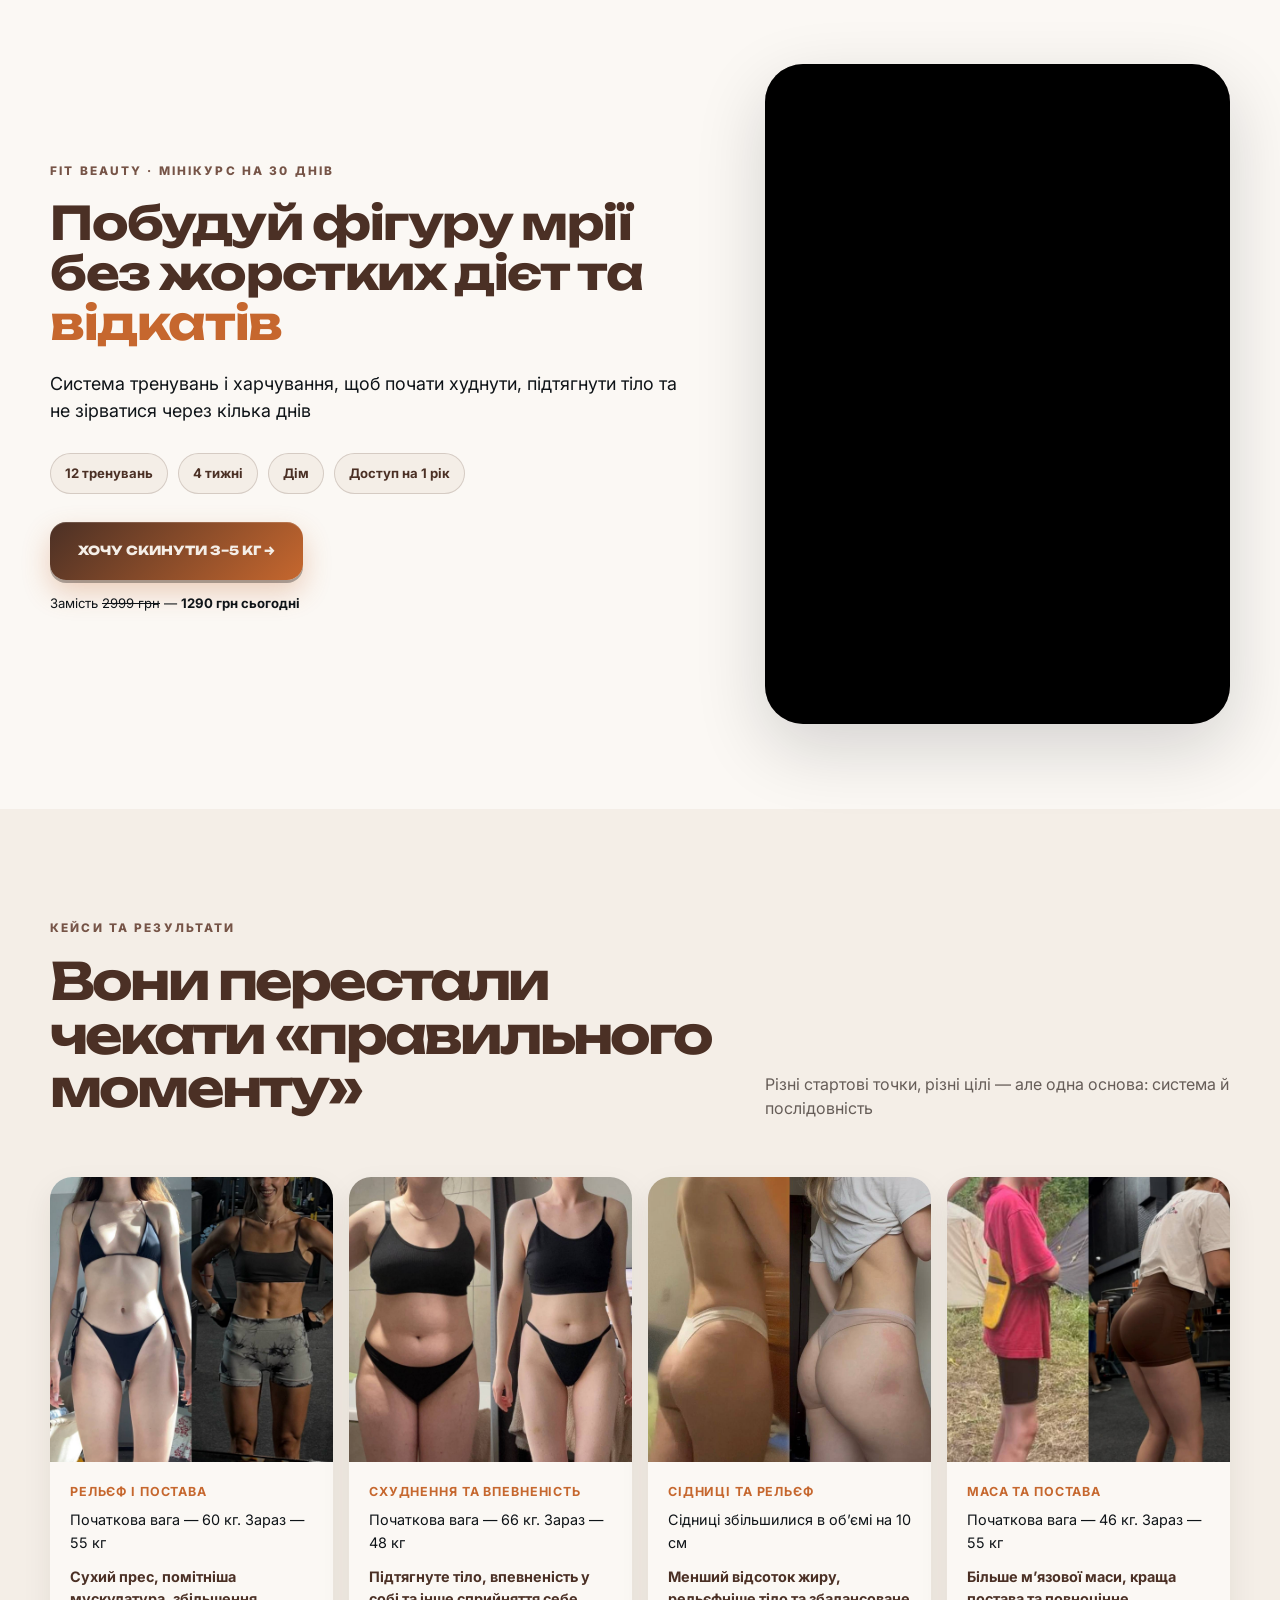
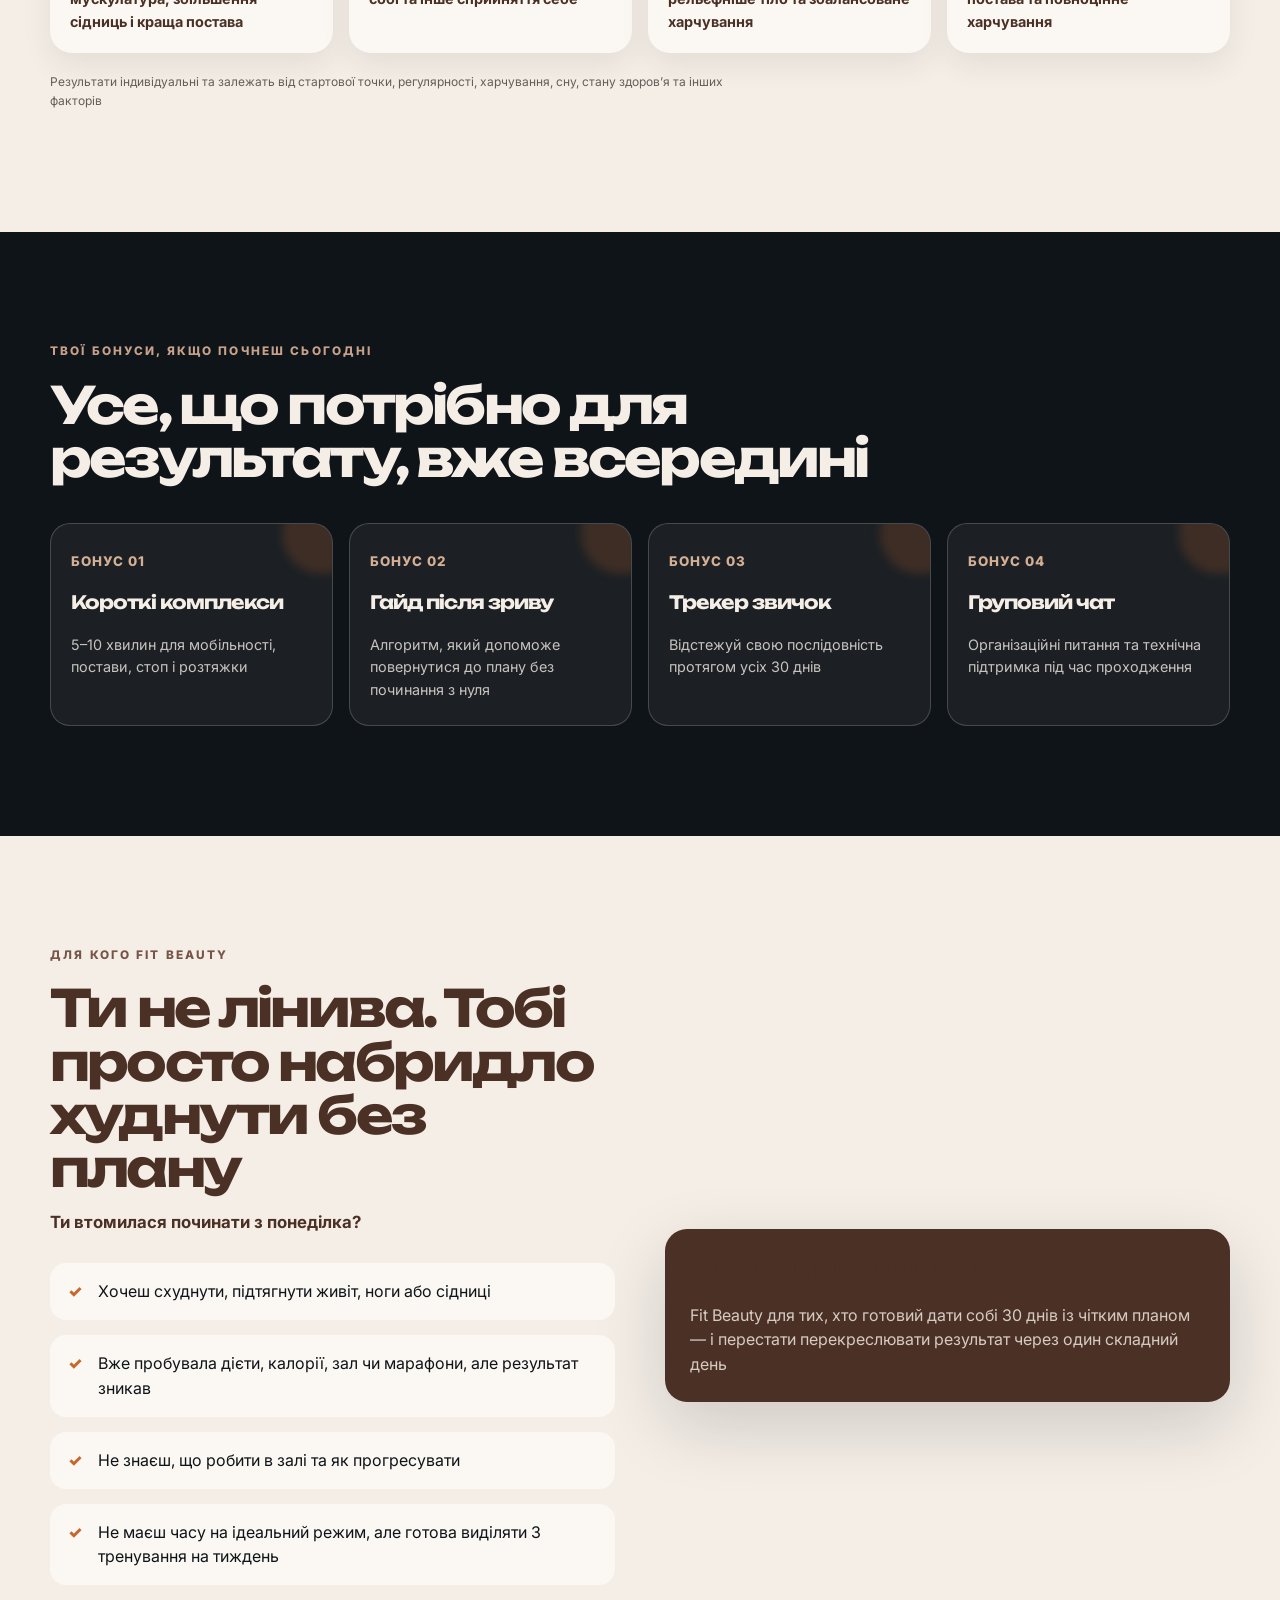
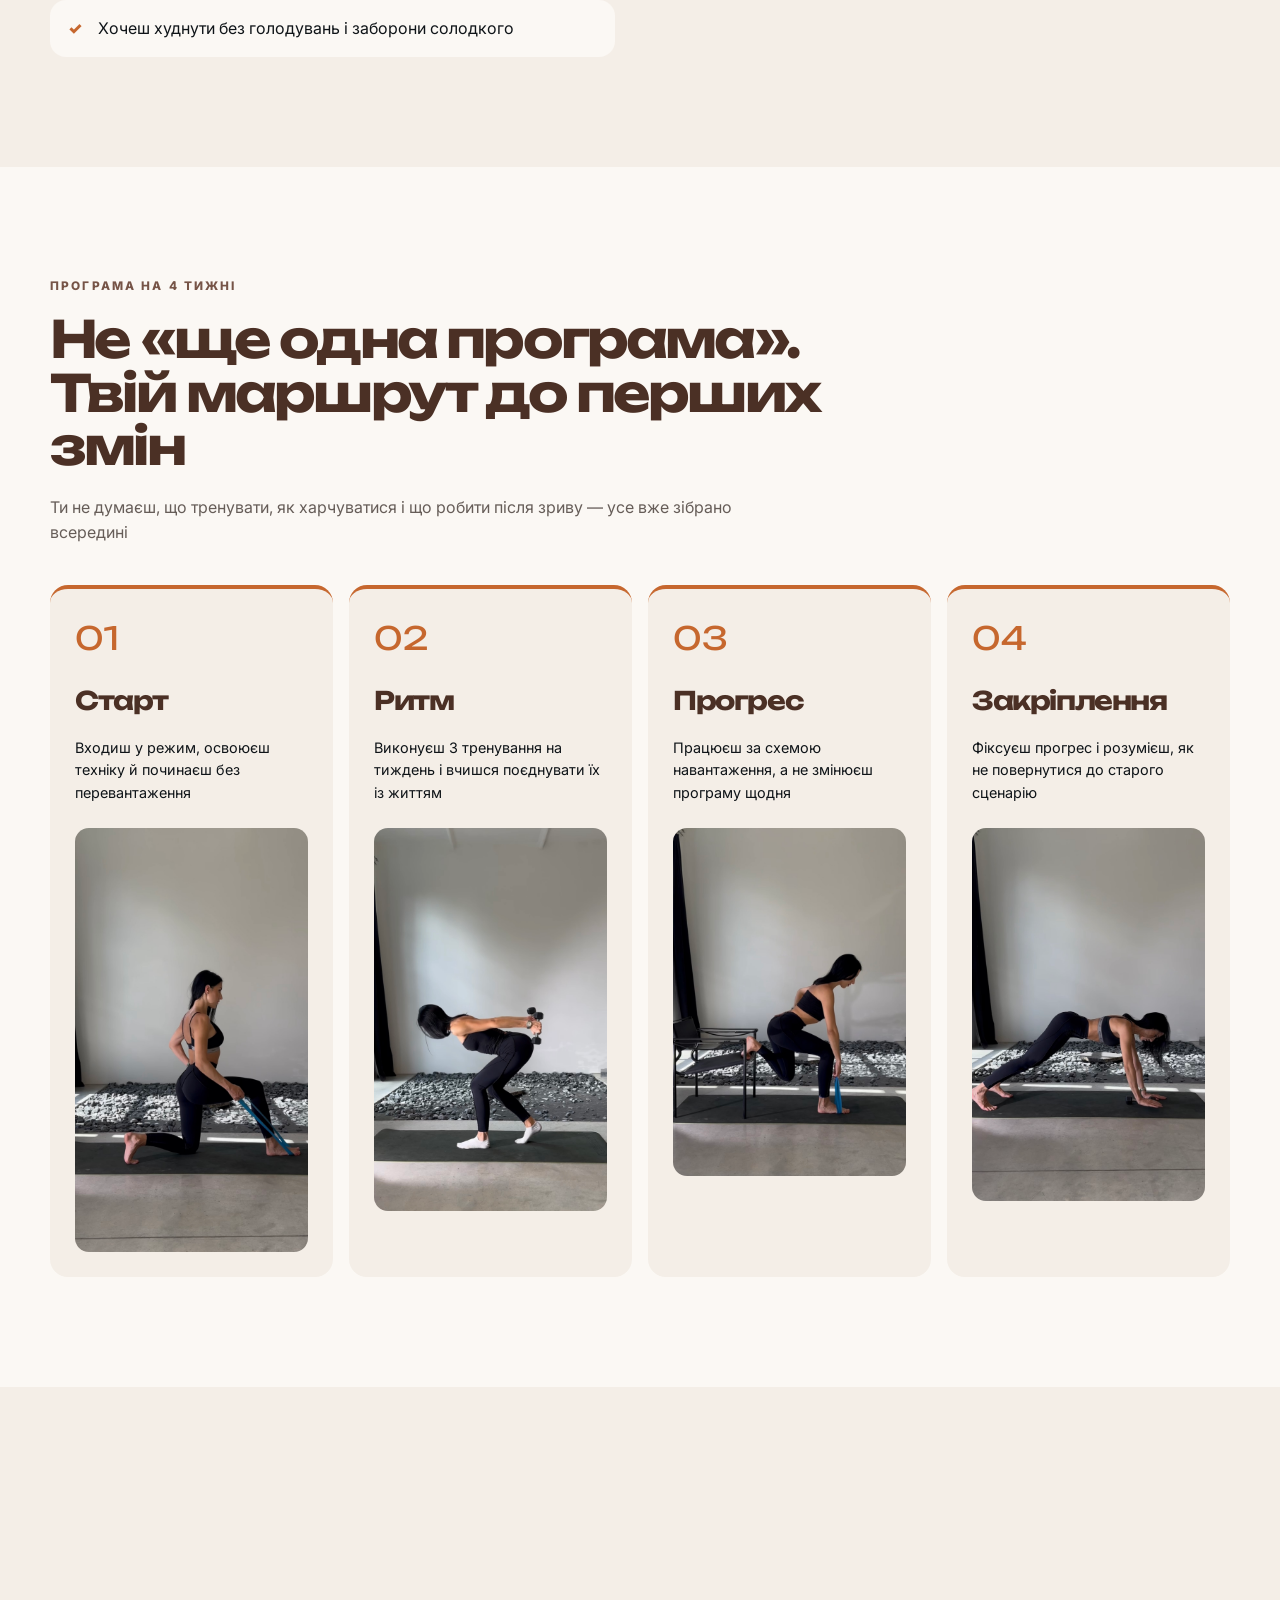
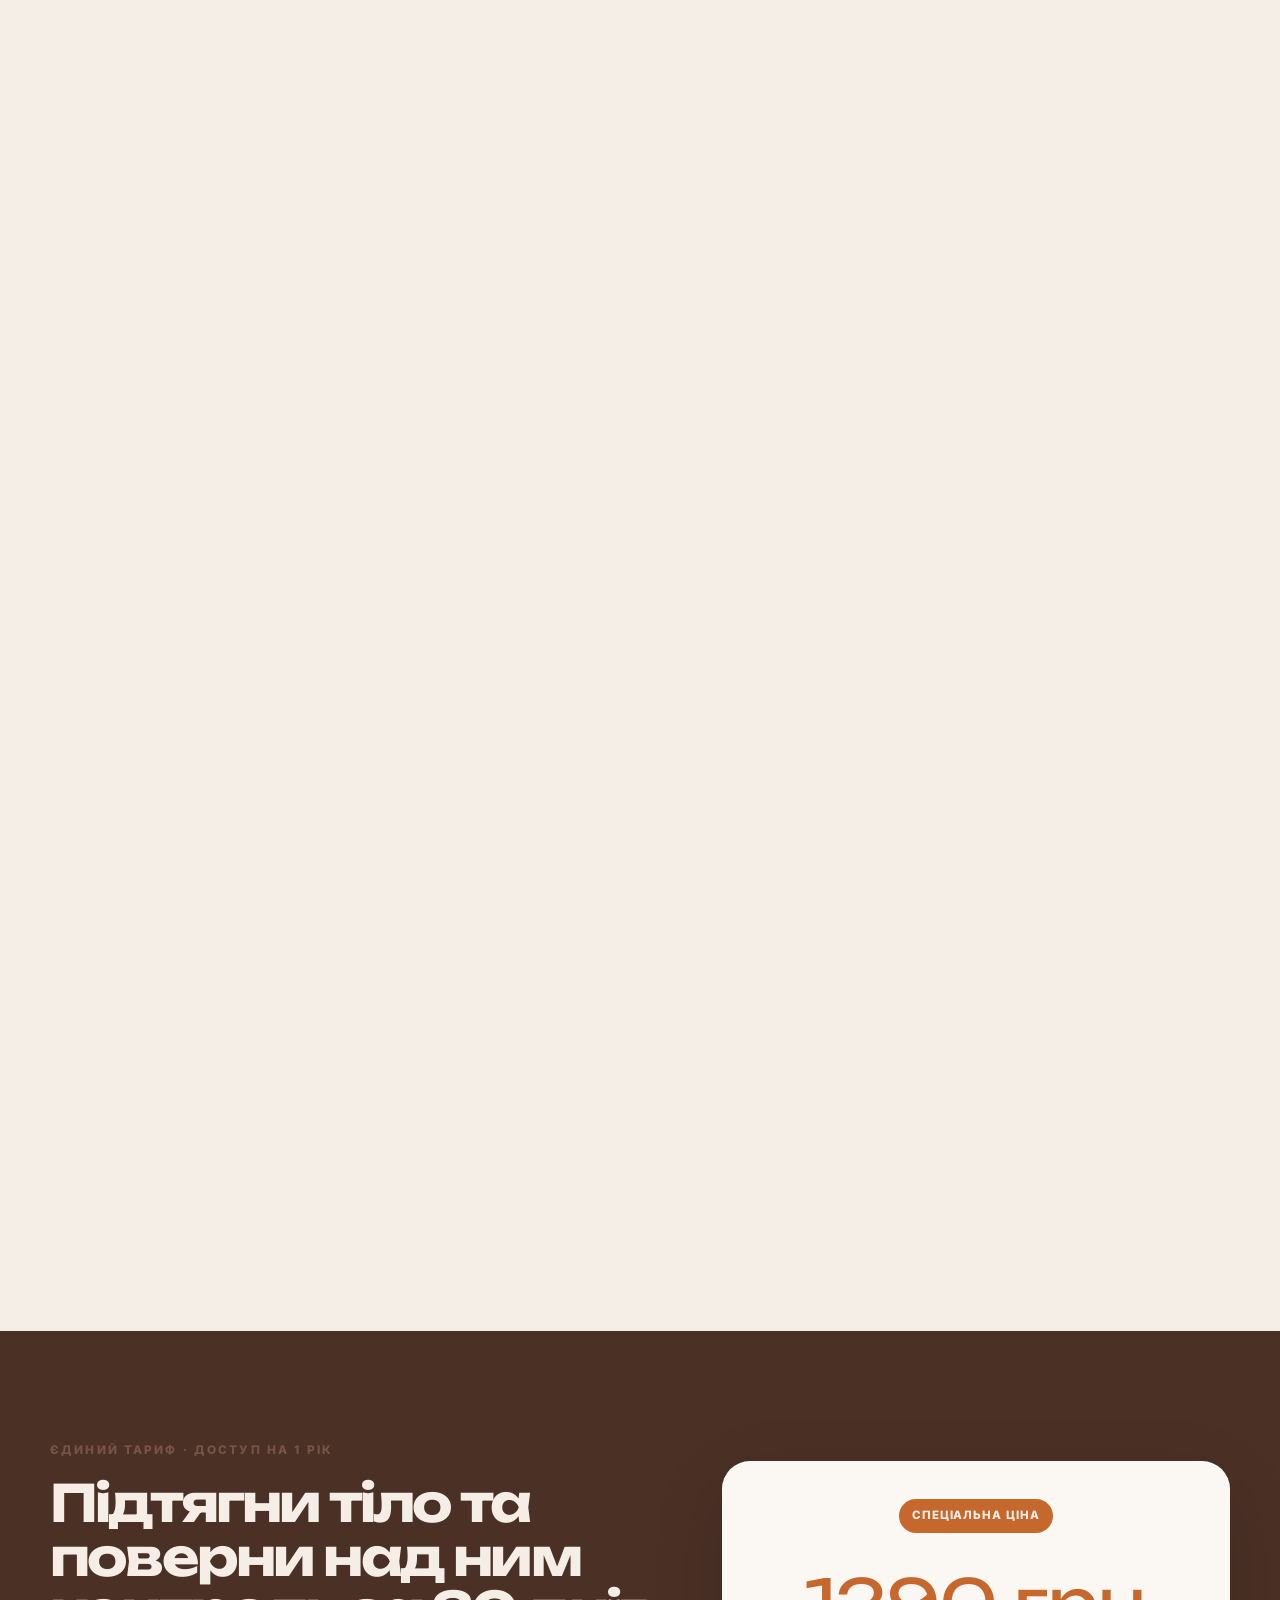
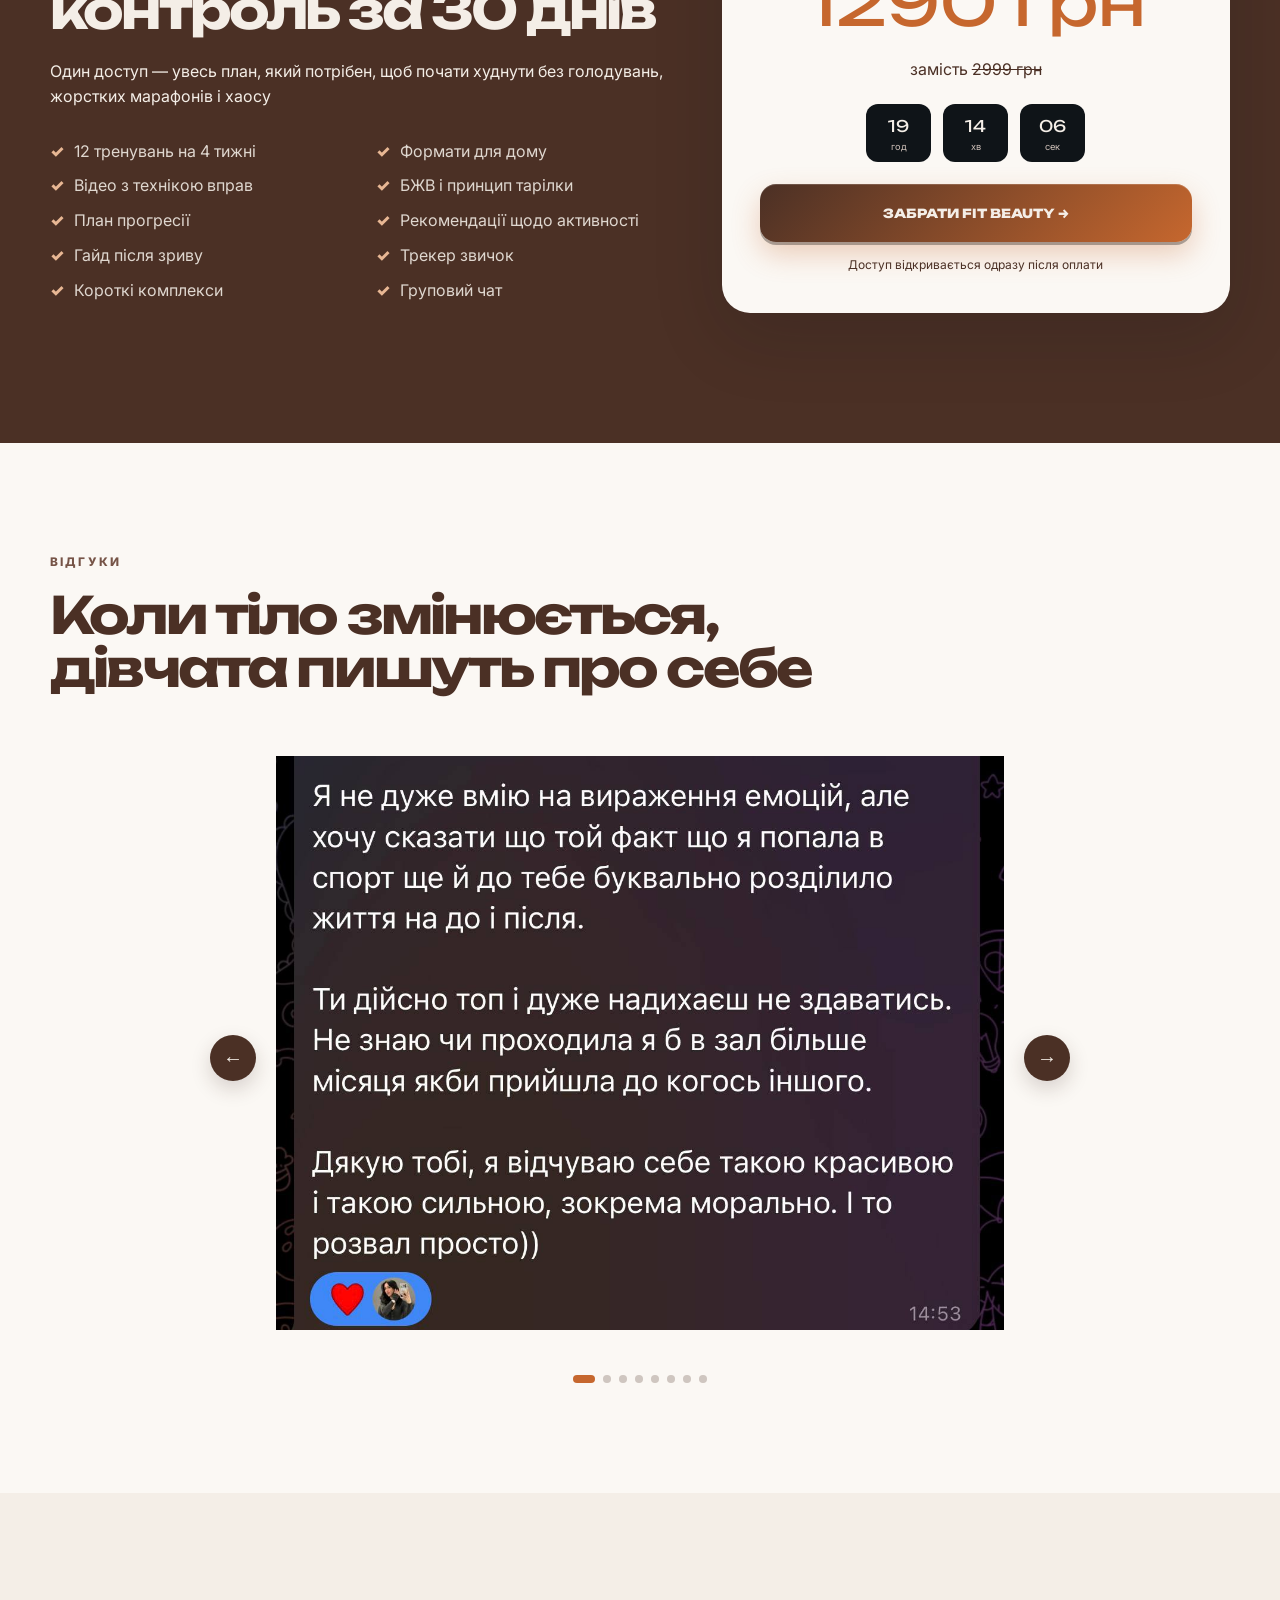
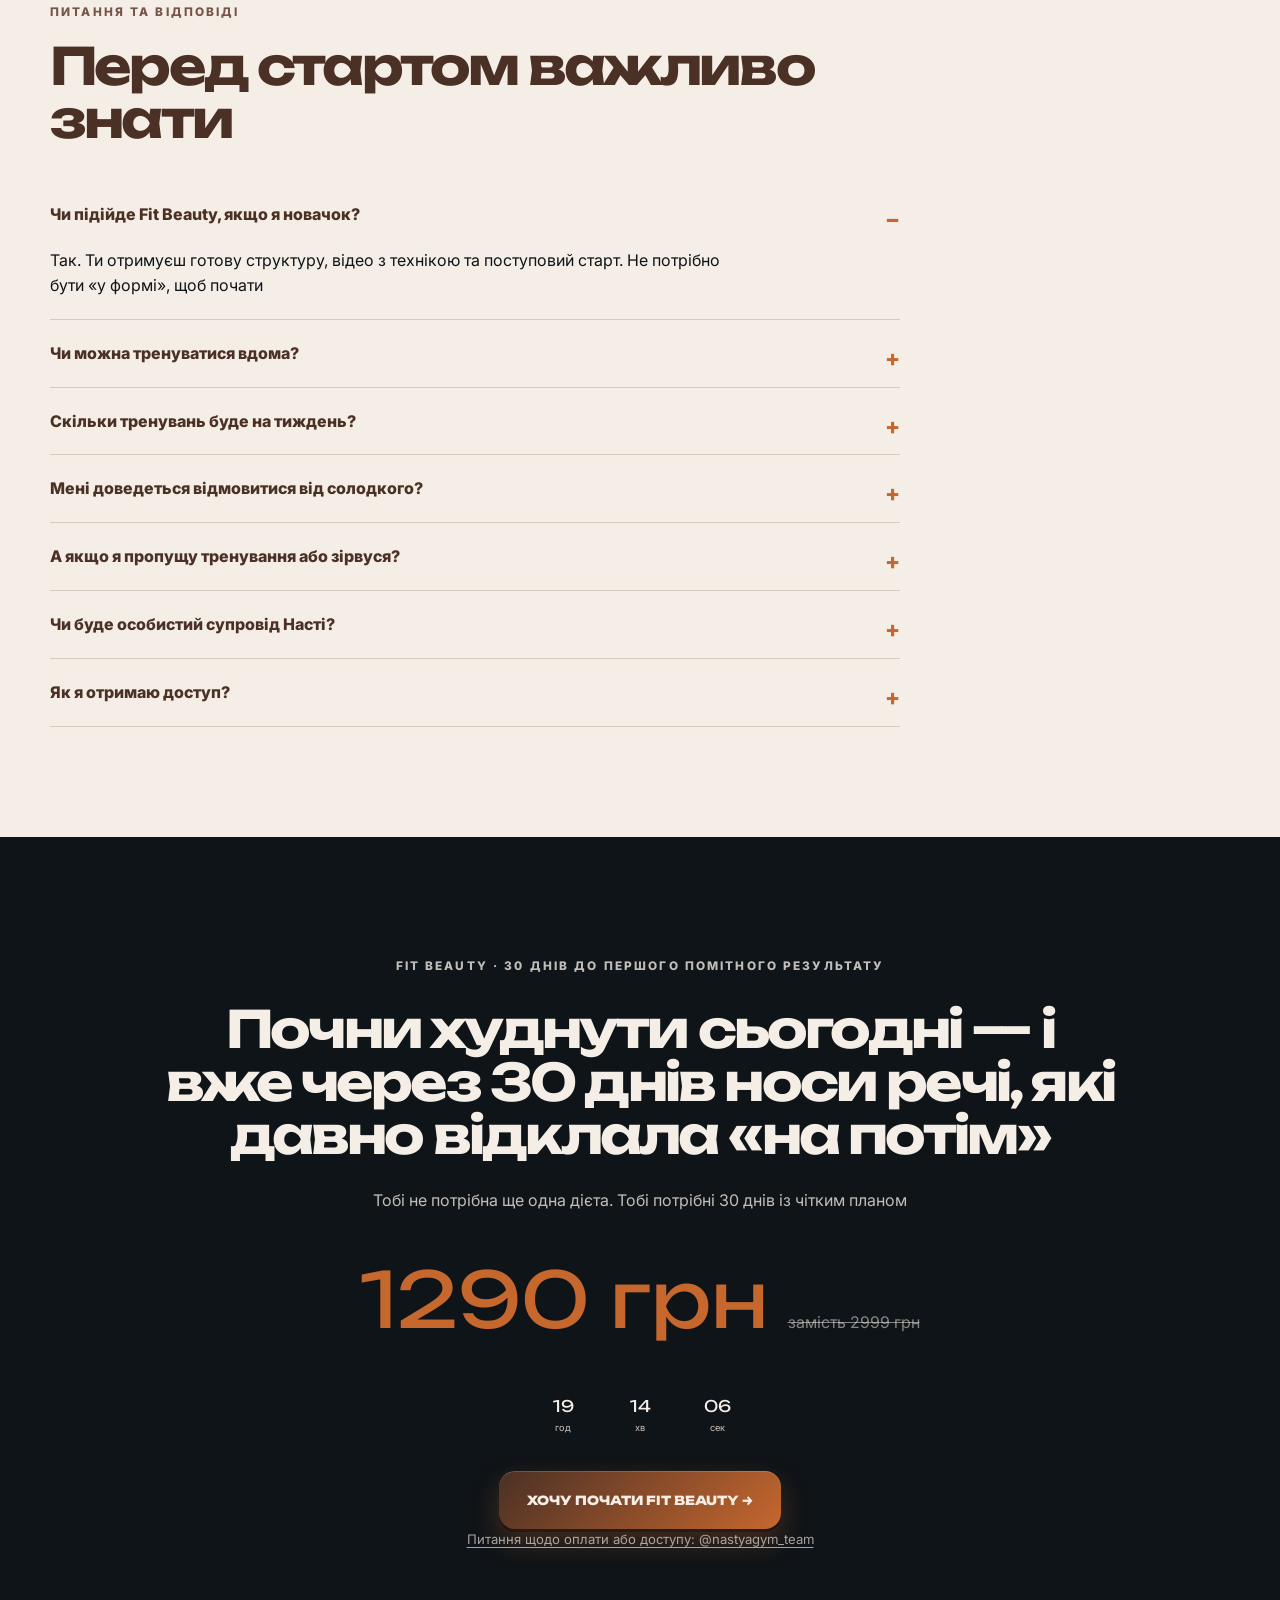
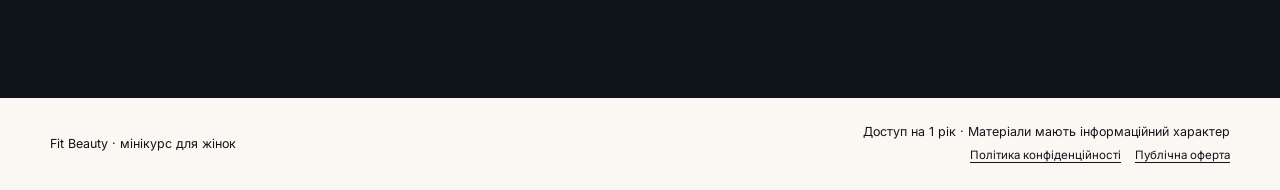
==== index.html @ e87b0395 "Add files via upload" ====
<!doctype html>
<html lang="uk">
<head>
  <meta charset="UTF-8" />
  <meta name="viewport" content="width=device-width, initial-scale=1.0" />
  <meta name="description" content="Fit Beauty — готова система тренувань і харчування на 30 днів" />
  <title>Fit Beauty — побудуй фігуру мрії без жорстких дієт</title>
  <link rel="preconnect" href="https://fonts.googleapis.com">
  <link rel="preconnect" href="https://fonts.gstatic.com" crossorigin>
  <link href="https://fonts.googleapis.com/css2?family=Fraunces:ital,opsz,wght@1,9..144,500&family=Inter:wght@400;500;600;700;800&family=Unbounded:wght@600;700;800;900&display=swap" rel="stylesheet">
  <link rel="stylesheet" href="styles.css">
</head>
<body>
  <div class="page">
    <header class="hero" id="top" data-buy-section>
      <div class="container hero-grid">
        <div class="hero-copy" data-reveal>
          <p class="eyebrow">Fit Beauty · мінікурс на 30 днів</p>
          <h1 class="hero-title"><span class="hero-line">Побудуй фігуру мрії</span><span class="hero-line">без жорстких дієт та <span class="accent">відкатів</span></span></h1>
          <p class="hero-lead">Система тренувань і харчування, щоб почати худнути, підтягнути тіло та не зірватися через кілька днів</p>
          <div class="hero-meta"><span class="pill">12 тренувань</span><span class="pill">4 тижні</span><span class="pill">Дім</span><span class="pill">Доступ на 1 рік</span></div>
          <a class="btn btn-primary" href="checkout.html" data-buy-location="hero">ХОЧУ СКИНУТИ 3–5 КГ →</a>
          <p class="price-note">Замість <span class="old-price">2999 грн</span> — <strong>1290 грн сьогодні</strong></p>
        </div>
        <div class="hero-photo hero-vsl" data-reveal>
          <iframe
            src="https://player.mediadelivery.net/embed/760600/774d43da-ee51-433f-8ee6-053e2de79640?autoplay=false&loop=false&muted=false&preload=true&responsive=true"
            loading="lazy"
            title="Fit Beauty — лід-магніт"
            allow="accelerometer;gyroscope;autoplay;encrypted-media;picture-in-picture;fullscreen"
            allowfullscreen>
          </iframe>
        </div>
      </div>
    </header>

    <section class="section" data-reveal>
      <div class="container cases-block">
        <div class="cases-head">
          <div><p class="eyebrow">Кейси та результати</p><h2>Вони перестали чекати «правильного моменту»</h2></div>
          <p class="muted">Різні стартові точки, різні цілі — але одна основа: система й послідовність</p>
        </div>
        <div class="case-grid">
          <article class="case"><div class="case-media"><img src="image/case-1.jpg" alt="Кейс клієнтки 1"></div><div class="case-body"><strong>Рельєф і постава</strong><p>Початкова вага — 60 кг. Зараз — 55 кг</p><p class="case-result">Сухий прес, помітніша мускулатура, збільшення сідниць і краща постава</p></div></article>
          <article class="case"><div class="case-media"><img src="image/case-2.jpg" alt="Кейс клієнтки 2"></div><div class="case-body"><strong>Схуднення та впевненість</strong><p>Початкова вага — 66 кг. Зараз — 48 кг</p><p class="case-result">Підтягнуте тіло, впевненість у собі та інше сприйняття себе</p></div></article>
          <article class="case"><div class="case-media"><img src="image/case-3.jpg" alt="Кейс клієнтки 3"></div><div class="case-body"><strong>Сідниці та рельєф</strong><p>Сідниці збільшилися в об’ємі на 10 см</p><p class="case-result">Менший відсоток жиру, рельєфніше тіло та збалансоване харчування</p></div></article>
          <article class="case"><div class="case-media"><img src="image/case-4.jpg" alt="Кейс клієнтки 4"></div><div class="case-body"><strong>Маса та постава</strong><p>Початкова вага — 46 кг. Зараз — 55 кг</p><p class="case-result">Більше м’язової маси, краща постава та повноцінне харчування</p></div></article>
        </div>
        <p class="muted" style="margin-top:20px;font-size:.75rem">Результати індивідуальні та залежать від стартової точки, регулярності, харчування, сну, стану здоров’я та інших факторів</p>
      </div>
    </section>

    <section class="section dark" data-reveal>
      <div class="container bonuses-block">
        <p class="eyebrow">Твої бонуси, якщо почнеш сьогодні</p>
        <h2>Усе, що потрібно для результату, вже всередині</h2>
        <div class="benefits">
          <article class="benefit"><small>БОНУС 01</small><h3>Короткі комплекси</h3><p>5–10 хвилин для мобільності, постави, стоп і розтяжки</p></article>
          <article class="benefit"><small>БОНУС 02</small><h3>Гайд після зриву</h3><p>Алгоритм, який допоможе повернутися до плану без починання з нуля</p></article>
          <article class="benefit"><small>БОНУС 03</small><h3>Трекер звичок</h3><p>Відстежуй свою послідовність протягом усіх 30 днів</p></article>
          <article class="benefit"><small>БОНУС 04</small><h3>Груповий чат</h3><p>Організаційні питання та технічна підтримка під час проходження</p></article>
        </div>
      </div>
    </section>

    <section class="section" data-reveal>
      <div class="container audience">
        <div>
          <p class="eyebrow">Для кого Fit Beauty</p>
          <h2>Ти не лінива. Тобі просто набридло худнути без плану</h2>
          <p class="muted" style="font-weight:700;color:var(--brown);font-size:1.05rem;margin-top:-8px">Ти втомилася починати з понеділка?</p>
          <ul class="check-list">
            <li>Хочеш схуднути, підтягнути живіт, ноги або сідниці</li>
            <li>Вже пробувала дієти, калорії, зал чи марафони, але результат зникав</li>
            <li>Не знаєш, що робити в залі та як прогресувати</li>
            <li>Не маєш часу на ідеальний режим, але готова виділяти 3 тренування на тиждень</li>
            <li>Хочеш худнути без голодувань і заборони солодкого</li>
          </ul>
        </div>
        <div class="filter-box"><h3>Це не чарівна таблетка</h3><p>Fit Beauty для тих, хто готовий дати собі 30 днів із чітким планом — і перестати перекреслювати результат через один складний день</p></div>
      </div>
    </section>

    <section class="section program" data-reveal>
      <div class="container">
        <p class="eyebrow">Програма на 4 тижні</p>
        <h2>Не «ще одна програма». Твій маршрут до перших змін</h2>
        <p class="muted">Ти не думаєш, що тренувати, як харчуватися і що робити після зриву — усе вже зібрано всередині</p>
        <div class="program-line">
          <article class="week"><div class="week-num">01</div><h3>Старт</h3><p>Входиш у режим, освоюєш техніку й починаєш без перевантаження</p><img class="training-photo" src="image/photo-2.jpg" alt="Настя під час тренування"></article>
          <article class="week"><div class="week-num">02</div><h3>Ритм</h3><p>Виконуєш 3 тренування на тиждень і вчишся поєднувати їх із життям</p><img class="training-photo" src="image/photo-3.jpg" alt="Настя під час тренування"></article>
          <article class="week"><div class="week-num">03</div><h3>Прогрес</h3><p>Працюєш за схемою навантаження, а не змінюєш програму щодня</p><img class="training-photo" src="image/photo-4.jpg" alt="Настя під час тренування"></article>
          <article class="week"><div class="week-num">04</div><h3>Закріплення</h3><p>Фіксуєш прогрес і розумієш, як не повернутися до старого сценарію</p><img class="training-photo" src="image/photo-5.jpg" alt="Настя під час тренування"></article>
        </div>
      </div>
    </section>

    <section class="section video-section" data-reveal>
      <div class="container video-layout"><div><p class="eyebrow">Подивись, як це виглядає</p><h2>Тренування, які можна повторити без складного обладнання</h2></div><div class="video-stage"><div class="video-carousel"><div class="video-face"><video src="video/video-1.mp4" muted autoplay loop playsinline webkit-playsinline preload="auto"></video></div><div class="video-face"><video src="video/video-2.mp4" muted autoplay loop playsinline webkit-playsinline preload="auto"></video></div><div class="video-face"><video src="video/video-3.mp4" muted autoplay loop playsinline webkit-playsinline preload="auto"></video></div><div class="video-face"><video src="video/video-4.mp4" muted autoplay loop playsinline webkit-playsinline preload="auto"></video></div><div class="video-face"><video src="video/video-5.mp4" muted autoplay loop playsinline webkit-playsinline preload="auto"></video></div></div></div></div>
    </section>

    <section class="section" data-reveal>
      <div class="container about-grid"><div class="about-photo"><img src="image/photo-6.jpg" alt="Настя — фітнес-тренерка"></div><div class="about-copy"><p class="eyebrow">Про Настю</p><h2>Я знаю, як це — не подобатися собі</h2><p>Мене звати Анастасія. Я фітнес-тренерка, яка допомагає жінкам скидати вагу, підтягувати тіло й не повертатися щоразу до «починаю з нуля»</p><p>Я самостійно пройшла трансформацію, набравши вагу з 45 до 56 кг, і знаю, що результат будується не на ненависті до себе, а на зрозумілих діях, які можна повторювати</p><div class="stats"><div class="stat"><strong>45 → 56</strong><span>моя особиста трансформація</span></div><div class="stat"><strong>200+</strong><span>жінок за моїми системами</span></div><div class="stat"><strong>1 рік</strong><span>доступу до Fit Beauty</span></div></div><p class="quote">«Я хочу, щоб ти не просто схудла. Я хочу, щоб ти перестала боятися їжі, зривів і власного відображення»</p></div></div>
    </section>

    <section class="section offer" id="offer" data-reveal data-buy-section>
      <div class="container offer-grid"><div><p class="eyebrow">Єдиний тариф · доступ на 1 рік</p><h2>Підтягни тіло та поверни над ним контроль за 30 днів</h2><p>Один доступ — увесь план, який потрібен, щоб почати худнути без голодувань, жорстких марафонів і хаосу</p><ul class="offer-list"><li>12 тренувань на 4 тижні</li><li>Формати для дому</li><li>Відео з технікою вправ</li><li>БЖВ і принцип тарілки</li><li>План прогресії</li><li>Рекомендації щодо активності</li><li>Гайд після зриву</li><li>Трекер звичок</li><li>Короткі комплекси</li><li>Груповий чат</li></ul></div><div class="price-card"><span class="tag">Спеціальна ціна</span><div class="price">1290 грн</div><div class="old">замість <span class="old-price">2999 грн</span></div><div class="timer" aria-label="Час до оновлення спеціальної ціни"><span data-timer-hours>24<small>год</small></span><span data-timer-minutes>00<small>хв</small></span><span data-timer-seconds>00<small>сек</small></span></div><a class="btn btn-primary" href="checkout.html" data-buy-location="offer">ЗАБРАТИ FIT BEAUTY →</a><p class="micro">Доступ відкривається одразу після оплати</p></div></div>
    </section>

    <section class="section reviews" data-reveal>
      <div class="container"><p class="eyebrow">Відгуки</p><h2>Коли тіло змінюється, дівчата пишуть про себе</h2><div class="review-carousel" data-review-carousel aria-label="Карусель відгуків"><button class="review-arrow review-prev" type="button" aria-label="Попередній відгук">&#8592;</button><div class="review-viewport"><div class="review-track"><article class="review-slide"><img src="image/review-1.jpg" alt="Відгук клієнтки 1"></article><article class="review-slide"><img src="image/review-2.jpg" alt="Відгук клієнтки 2"></article><article class="review-slide"><img src="image/review-3.jpg" alt="Відгук клієнтки 3"></article><article class="review-slide"><img src="image/review-4.jpg" alt="Відгук клієнтки 4"></article><article class="review-slide"><img src="image/review-5.jpg" alt="Відгук клієнтки 5"></article><article class="review-slide"><img src="image/review-6.jpg" alt="Відгук клієнтки 6"></article><article class="review-slide"><img src="image/review-7.jpg" alt="Відгук клієнтки 7"></article><article class="review-slide"><img src="image/review-8.jpg" alt="Відгук клієнтки 8"></article></div></div><button class="review-arrow review-next" type="button" aria-label="Наступний відгук">&#8594;</button><div class="review-dots" aria-label="Навігація відгуків"></div></div></div>
    </section>

    <section class="section" data-reveal>
      <div class="container"><p class="eyebrow">Питання та відповіді</p><h2>Перед стартом важливо знати</h2><div class="faq-list"><details open><summary>Чи підійде Fit Beauty, якщо я новачок?</summary><p>Так. Ти отримуєш готову структуру, відео з технікою та поступовий старт. Не потрібно бути «у формі», щоб почати</p></details><details><summary>Чи можна тренуватися вдома?</summary><p>Так. У програмі є варіанти для дому. Перед стартом перевір список потрібного інвентарю для домашнього формату</p></details><details><summary>Скільки тренувань буде на тиждень?</summary><p>12 тренувань на 4 тижні — у середньому 3 тренування на тиждень</p></details><details><summary>Мені доведеться відмовитися від солодкого?</summary><p>Ні. Fit Beauty не побудована на жорстких заборонах. Ти отримаєш базу БЖВ і принцип тарілки, щоб вибудовувати харчування без циклу «заборонила → зірвалася → звинуватила себе»</p></details><details><summary>А якщо я пропущу тренування або зірвуся?</summary><p>Ти не починаєш усе з нуля. У програмі є гайд, який допоможе повернутися до плану після першого відхилення</p></details><details><summary>Чи буде особистий супровід Насті?</summary><p>Ні. Fit Beauty — готова програма з груповим чатом для організаційних питань і технічної підтримки. Для персональної роботи є окремий формат</p></details><details><summary>Як я отримаю доступ?</summary><p>Одразу після оплати ти отримаєш інструкцію та доступ до матеріалів</p></details></div></div>
    </section>

    <section class="final" data-reveal data-buy-section><div class="container"><p class="eyebrow">Fit Beauty · 30 днів до першого помітного результату</p><h2>Почни худнути сьогодні — і вже через 30 днів носи речі, які давно відклала «на потім»</h2><p>Тобі не потрібна ще одна дієта. Тобі потрібні 30 днів із чітким планом</p><div class="final-price">1290 грн <span class="old">замість 2999 грн</span></div><div class="timer" aria-label="Час до оновлення спеціальної ціни"><span data-timer-hours>24<small>год</small></span><span data-timer-minutes>00<small>хв</small></span><span data-timer-seconds>00<small>сек</small></span></div><a class="btn btn-primary" href="checkout.html" data-buy-location="final">ХОЧУ ПОЧАТИ FIT BEAUTY →</a><p class="contact"><a href="https://t.me/nastyagym_team" data-telegram-type="support">Питання щодо оплати або доступу: @nastyagym_team</a></p></div></section>
  </div>
  <a class="sticky-buy btn btn-primary is-hidden" href="checkout.html" data-buy-location="sticky" aria-label="Придбати Fit Beauty">Хочу фігуру мрії</a>
  <footer><div class="container"><p>Fit Beauty · мінікурс для жінок</p><div class="footer-right"><p>Доступ на 1 рік · Матеріали мають інформаційний характер</p><nav class="legal-links" aria-label="Юридична інформація"><a href="privacy.html">Політика конфіденційності</a><a href="offer.html">Публічна оферта</a></nav></div></div></footer>
  <script src="script.js"></script>
  <script src="meta.js?v=20260917-1"></script>
</body>
</html>
---- styles.css ----
:root { --cream:#f4eee7; --cream-2:#e9dfd5; --paper:#fbf8f4; --black:#0f1418; --brown:#4b3025; --brown-2:#765447; --bronze:#c6672e; --line:rgba(75,48,37,.18); --shadow:0 24px 70px rgba(15,20,24,.16); --radius:28px; --heading:'Unbounded',sans-serif; --body:'Inter',sans-serif; --accent:'Fraunces',serif; }
*{box-sizing:border-box} html{scroll-behavior:smooth} body{margin:0;background:var(--cream);color:var(--black);font-family:var(--body);line-height:1.55} img,video{display:block;width:100%} img{height:100%;object-fit:cover}.container{width:min(1180px,calc(100% - 40px));margin:auto}.section{padding:110px 0;position:relative}.dark{background:var(--black);color:var(--cream)}.dark h2,.dark h3{color:var(--cream)}.eyebrow{margin:0 0 18px;color:var(--brown-2);font-size:.74rem;font-weight:800;letter-spacing:.18em;text-transform:uppercase}.dark .eyebrow{color:#c7a18b}h1,h2,h3{margin:0 0 22px;color:var(--brown);font-family:var(--heading);line-height:1.04;letter-spacing:-.055em}h1{font-size:clamp(2.5rem,6vw,6.5rem);max-width:850px}h2{font-size:clamp(2rem,4vw,4rem);max-width:850px}h3{font-size:clamp(1.25rem,2vw,1.65rem)}p{max-width:720px}.muted{color:#665d58}.dark .muted,.dark p{color:rgba(244,238,231,.79)}
.hero{min-height:760px;display:grid;align-items:center;background:var(--paper);padding:64px 0 85px}.hero-grid{display:grid;grid-template-columns:1.05fr .75fr;gap:64px;align-items:center}.hero-copy{position:relative;z-index:2}.accent{color:var(--bronze)}.hero-title{font-size:clamp(2.1rem,3.6vw,3.9rem);max-width:600px;line-height:1.08;letter-spacing:-.03em}.hero-title .hero-line{display:block}.hero-lead{font-size:clamp(1rem,1.4vw,1.2rem);max-width:680px}.hero-meta{display:flex;flex-wrap:wrap;gap:10px;margin:28px 0}.pill{padding:9px 14px;border:1px solid var(--line);border-radius:100px;color:var(--brown);background:var(--cream);font-size:.82rem;font-weight:700}.hero-photo{height:660px;border-radius:38px;overflow:hidden;box-shadow:var(--shadow);background:#aaa3a0}.hero-photo img{object-position:center 20%}.hero-vsl iframe{width:100%;height:100%;border:0;display:block;background:#000}.btn{display:inline-flex;align-items:center;justify-content:center;min-height:58px;padding:0 28px;border:0;border-radius:16px;font-family:var(--heading);font-size:.78rem;font-weight:800;text-decoration:none;cursor:pointer;transition:transform .2s ease,box-shadow .2s ease}.btn-primary{color:var(--cream);background:linear-gradient(135deg,var(--brown),var(--bronze));box-shadow:0 3px 0 rgba(0,0,0,.3),0 12px 28px rgba(198,103,46,.3),inset 0 1px rgba(255,255,255,.16)}.btn-primary:hover{transform:translateY(-3px);box-shadow:0 5px 0 rgba(0,0,0,.3),0 18px 36px rgba(198,103,46,.4)}.btn-primary:active{transform:translateY(2px);box-shadow:0 1px 0 rgba(0,0,0,.3),0 5px 12px rgba(198,103,46,.3)}.price-note{margin-top:13px;color:var(--muted);font-size:.82rem}.old-price{text-decoration:line-through}
.benefits{display:grid;grid-template-columns:repeat(4,1fr);gap:16px;margin-top:38px}.benefit{position:relative;min-height:190px;padding:24px 20px;border:1px solid rgba(244,238,231,.2);border-radius:20px;background:rgba(255,255,255,.055);overflow:hidden}.benefit::before{content:'';position:absolute;width:80px;height:80px;right:-30px;top:-30px;border-radius:50%;background:var(--bronze);opacity:.2;filter:blur(5px)}.benefit small{color:#d3af95;font-weight:800;letter-spacing:.08em}.benefit h3{margin-top:20px;font-size:1.15rem}.benefit p{margin:0;font-size:.9rem}
.cases-head{display:flex;justify-content:space-between;gap:30px;align-items:end}.case-grid{display:grid;grid-template-columns:repeat(4,1fr);gap:16px;margin-top:40px}.case{overflow:hidden;border-radius:22px;background:var(--paper);box-shadow:0 12px 30px rgba(55,35,26,.08)}.case-media{height:285px;background:var(--cream-2)}.case-media img{object-fit:cover;object-position:center}.case-body{padding:20px}.case-body strong{display:block;margin-bottom:8px;color:var(--bronze);font-size:.78rem;letter-spacing:.07em;text-transform:uppercase}.case-body p{margin:0;font-size:.9rem}.case-result{margin-top:12px!important;color:var(--brown)!important;font-weight:700}
.audience{display:grid;grid-template-columns:1fr 1fr;gap:50px;align-items:center}.check-list{display:grid;gap:15px;margin:28px 0 0;padding:0;list-style:none}.check-list li{position:relative;padding:16px 18px 16px 48px;border-radius:16px;background:var(--paper)}.check-list li::before{content:'✓';position:absolute;left:18px;color:var(--bronze);font-weight:900}.filter-box{margin-top:28px;padding:25px;border-radius:22px;color:var(--cream);background:var(--brown);box-shadow:var(--shadow)}.filter-box p{margin:0;color:rgba(244,238,231,.82)}
.program{background:var(--paper)}.program-line{display:grid;grid-template-columns:repeat(4,1fr);gap:16px;margin-top:40px}.week{min-height:250px;padding:25px;border-top:4px solid var(--bronze);border-radius:18px;background:var(--cream);overflow:hidden}.week-num{color:var(--bronze);font-family:var(--heading);font-size:2rem}.week h3{margin-top:25px}.week p{margin:0;font-size:.9rem}.training-photo{width:100%;height:auto;aspect-ratio:auto;object-fit:contain;margin:24px 0 0;border-radius:14px}
.video-section{background:var(--black);color:var(--cream);overflow:hidden}.video-layout{display:grid;grid-template-columns:.8fr 1.2fr;gap:70px;align-items:center}.video-stage{position:relative;height:560px;perspective:1200px;touch-action:pan-y}.video-carousel{position:absolute;inset:0;transform-style:preserve-3d;animation:spin 24s linear infinite;animation-play-state:running!important;pointer-events:none}.video-face{position:absolute;left:50%;top:50%;width:255px;height:455px;overflow:hidden;border:1px solid rgba(244,238,231,.35);border-radius:24px;background:#222;transform-style:preserve-3d;backface-visibility:hidden;pointer-events:none}.video-face video{height:100%;object-fit:cover;pointer-events:none}.video-face:nth-child(1){transform:translate(-50%,-50%) rotateY(0deg) translateZ(190px)}.video-face:nth-child(2){transform:translate(-50%,-50%) rotateY(72deg) translateZ(190px)}.video-face:nth-child(3){transform:translate(-50%,-50%) rotateY(144deg) translateZ(190px)}.video-face:nth-child(4){transform:translate(-50%,-50%) rotateY(216deg) translateZ(190px)}.video-face:nth-child(5){transform:translate(-50%,-50%) rotateY(288deg) translateZ(190px)}@keyframes spin{from{transform:rotateY(0deg)}to{transform:rotateY(360deg)}}
.about-grid{display:grid;grid-template-columns:.7fr 1.3fr;gap:65px;align-items:start}.about-photo{height:540px;border-radius:30px;overflow:hidden;box-shadow:var(--shadow);background:#777}.about-photo img{object-position:center 18%}.about-copy .quote{margin-top:30px;padding-left:22px;border-left:3px solid var(--bronze);color:var(--brown);font-family:var(--accent);font-size:1.55rem;font-style:italic;line-height:1.25}.stats{display:grid;grid-template-columns:repeat(3,1fr);gap:14px;margin-top:35px}.stat{padding:24px 18px;border:1px solid var(--line);border-radius:20px;background:rgba(255,255,255,.36)}.stat strong{display:block;color:var(--brown);font-family:var(--heading);font-size:1.5rem}.stat span{color:var(--muted);font-size:.8rem}
.offer{background:var(--brown);color:var(--cream)}.offer-grid{display:grid;grid-template-columns:1.1fr .9fr;gap:50px;align-items:center}.offer h2{color:var(--cream)}.offer-list{display:grid;grid-template-columns:1fr 1fr;gap:10px 30px;margin:30px 0;padding:0;list-style:none}.offer-list li{position:relative;padding-left:24px;color:rgba(244,238,231,.88)}.offer-list li::before{content:'✓';position:absolute;left:0;color:#e8b794;font-weight:900}.price-card{padding:38px;border-radius:28px;color:var(--brown);background:var(--paper);box-shadow:var(--shadow);text-align:center}.price-card .tag{display:inline-block;padding:8px 13px;border-radius:100px;color:var(--cream);background:var(--bronze);font-size:.72rem;font-weight:800;letter-spacing:.08em;text-transform:uppercase}.price-card .price{margin:20px 0 5px;color:var(--bronze);font-family:var(--heading);font-size:clamp(2.2rem,5vw,4rem)}.price-card .old{color:var(--muted);font-size:1rem}.timer{display:flex;justify-content:center;gap:12px;margin:22px 0}.timer span{min-width:65px;padding:10px 8px;border-radius:12px;color:var(--cream);background:var(--black);font-family:var(--heading);font-size:1rem}.timer small{display:block;margin-top:3px;color:#d0c2ba;font:400 .58rem var(--body)}.price-card .btn{width:100%}.price-card .micro{margin:14px 0 0;color:var(--muted);font-size:.75rem}
.reviews{background:var(--paper)}.review-carousel{position:relative;max-width:860px;margin:38px auto 0;padding:0 66px}.review-viewport{overflow:hidden}.review-track{display:flex;transition:transform .45s ease;will-change:transform}.review-slide{flex:0 0 100%;height:clamp(430px,58vw,620px);display:flex;align-items:center;justify-content:center}.review-slide img{width:auto;height:auto;max-width:100%;max-height:100%;object-fit:contain}.review-arrow{position:absolute;z-index:2;top:50%;width:46px;height:46px;border:0;border-radius:50%;color:var(--cream);background:var(--brown);font-size:1.25rem;cursor:pointer;transform:translateY(-50%);box-shadow:0 8px 20px rgba(55,35,26,.18)}.review-prev{left:0}.review-next{right:0}.review-dots{display:flex;justify-content:center;gap:8px;margin-top:22px}.review-dot{width:8px;height:8px;padding:0;border:0;border-radius:50%;background:rgba(75,48,37,.25);cursor:pointer}.review-dot.active{width:22px;border-radius:10px;background:var(--bronze)}.faq-list{max-width:850px;margin-top:35px}details{border-bottom:1px solid var(--line)}summary{padding:21px 0;color:var(--brown);font-weight:800;cursor:pointer;list-style:none}summary::-webkit-details-marker{display:none}summary::after{content:'+';float:right;color:var(--bronze);font-size:1.4rem}details[open] summary::after{content:'−'}details p{padding:0 40px 21px 0;margin:0;color:var(--muted)}
.final{padding:120px 0;text-align:center;background:var(--black)}.final h2{max-width:950px;margin:0 auto 25px;color:var(--cream)}.final p{margin:0 auto 28px;color:rgba(244,238,231,.78)}.final .final-price{margin:18px 0 25px;color:var(--bronze);font-family:var(--heading);font-size:clamp(2.5rem,6vw,5rem)}.final .old{color:rgba(244,238,231,.52);font:1rem var(--body);text-decoration:line-through}.final .timer{margin-bottom:28px}.contact{margin-top:17px;font-size:.82rem}.contact a{color:rgba(244,238,231,.65);text-decoration:underline;text-underline-offset:3px}.sticky-buy{display:none}.sticky-buy.is-hidden{opacity:0;visibility:hidden;transform:translate(-50%,18px);pointer-events:none}footer{padding:24px 0;color:var(--muted);background:var(--paper);font-size:.78rem}footer .container{display:flex;justify-content:space-between;gap:20px}.footer-right{text-align:right}.footer-right p{margin:0 0 6px}.legal-links{display:flex;justify-content:flex-end;gap:14px;flex-wrap:wrap}.legal-links a{color:var(--muted);font-size:.72rem;text-underline-offset:3px}[data-reveal]{opacity:0;transform:translateY(24px);transition:opacity .65s ease,transform .65s ease}[data-reveal].visible{opacity:1;transform:none}@media(prefers-reduced-motion:reduce){*,*::before,*::after{animation-duration:.01ms!important;transition-duration:.01ms!important}[data-reveal]{opacity:1;transform:none}}
@media(max-width:900px){.hero-grid,.about-grid,.audience,.video-layout,.offer-grid{grid-template-columns:1fr;gap:38px}.hero{min-height:auto}.hero-photo{order:2;height:auto;aspect-ratio:9/16}.benefits{grid-template-columns:repeat(2,1fr)}.case-grid{grid-template-columns:repeat(2,1fr)}.program-line{grid-template-columns:repeat(2,1fr)}.video-stage{height:520px}.about-photo{height:500px}.price-card{max-width:520px;margin:auto}.hero-title{max-width:760px;font-size:clamp(3rem,6.2vw,5rem)}}
@media(max-width:768px){body{padding-bottom:82px}.sticky-buy{position:fixed;z-index:50;left:50%;bottom:14px;display:inline-flex;min-height:54px;width:calc(100% - 28px);max-width:430px;transform:translateX(-50%);transition:opacity .22s ease,visibility .22s ease,transform .22s ease}.review-carousel{padding:0 44px}.review-slide{height:min(68vh,560px)}.review-arrow{width:38px;height:38px}.footer-right{text-align:left}.legal-links{justify-content:flex-start}}
@media(max-width:560px){.container{width:min(100% - 28px,620px)}.section{padding:72px 0}.hero{padding:30px 0 62px}.hero-grid{gap:30px}.hero-title{font-size:clamp(2.45rem,10.2vw,3.6rem);line-height:1.03;letter-spacing:-.065em;max-width:100%}.hero-title .hero-line{white-space:normal}.hero-photo{border-radius:24px}.stats,.benefits,.case-grid,.program-line,.offer-list{grid-template-columns:1fr}.case-media{height:285px;aspect-ratio:auto}.video-stage{height:450px;transform:scale(.82);transform-origin:center;margin:-35px 0}.video-face{width:210px;height:380px}.video-face:nth-child(1){transform:translate(-50%,-50%) rotateY(0deg) translateZ(155px)}.video-face:nth-child(2){transform:translate(-50%,-50%) rotateY(72deg) translateZ(155px)}.video-face:nth-child(3){transform:translate(-50%,-50%) rotateY(144deg) translateZ(155px)}.video-face:nth-child(4){transform:translate(-50%,-50%) rotateY(216deg) translateZ(155px)}.video-face:nth-child(5){transform:translate(-50%,-50%) rotateY(288deg) translateZ(155px)}.about-photo{height:auto;aspect-ratio:.72}.cases-head{display:block}.timer span{min-width:56px;font-size:.83rem}.review-carousel{padding:0 36px}.review-slide{height:min(65vh,520px)}footer .container{display:block}footer p{margin-bottom:5px}}
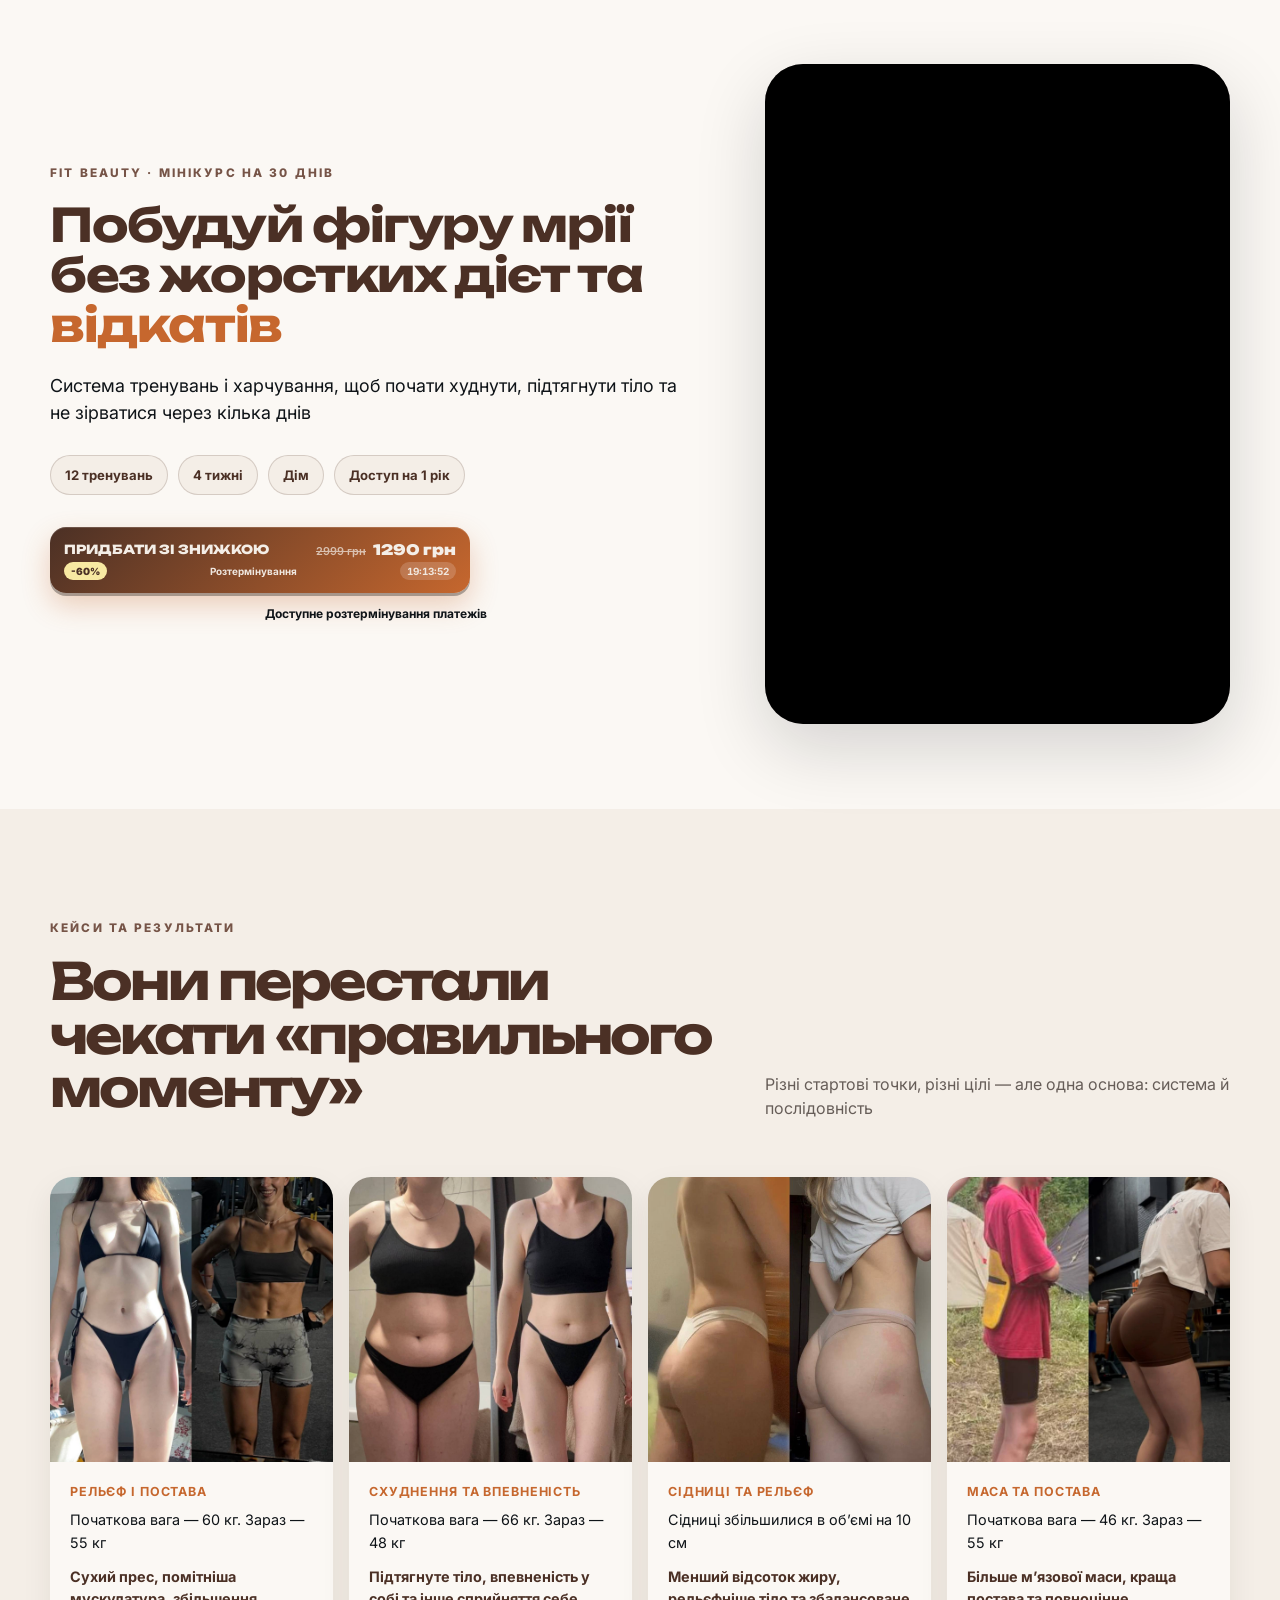
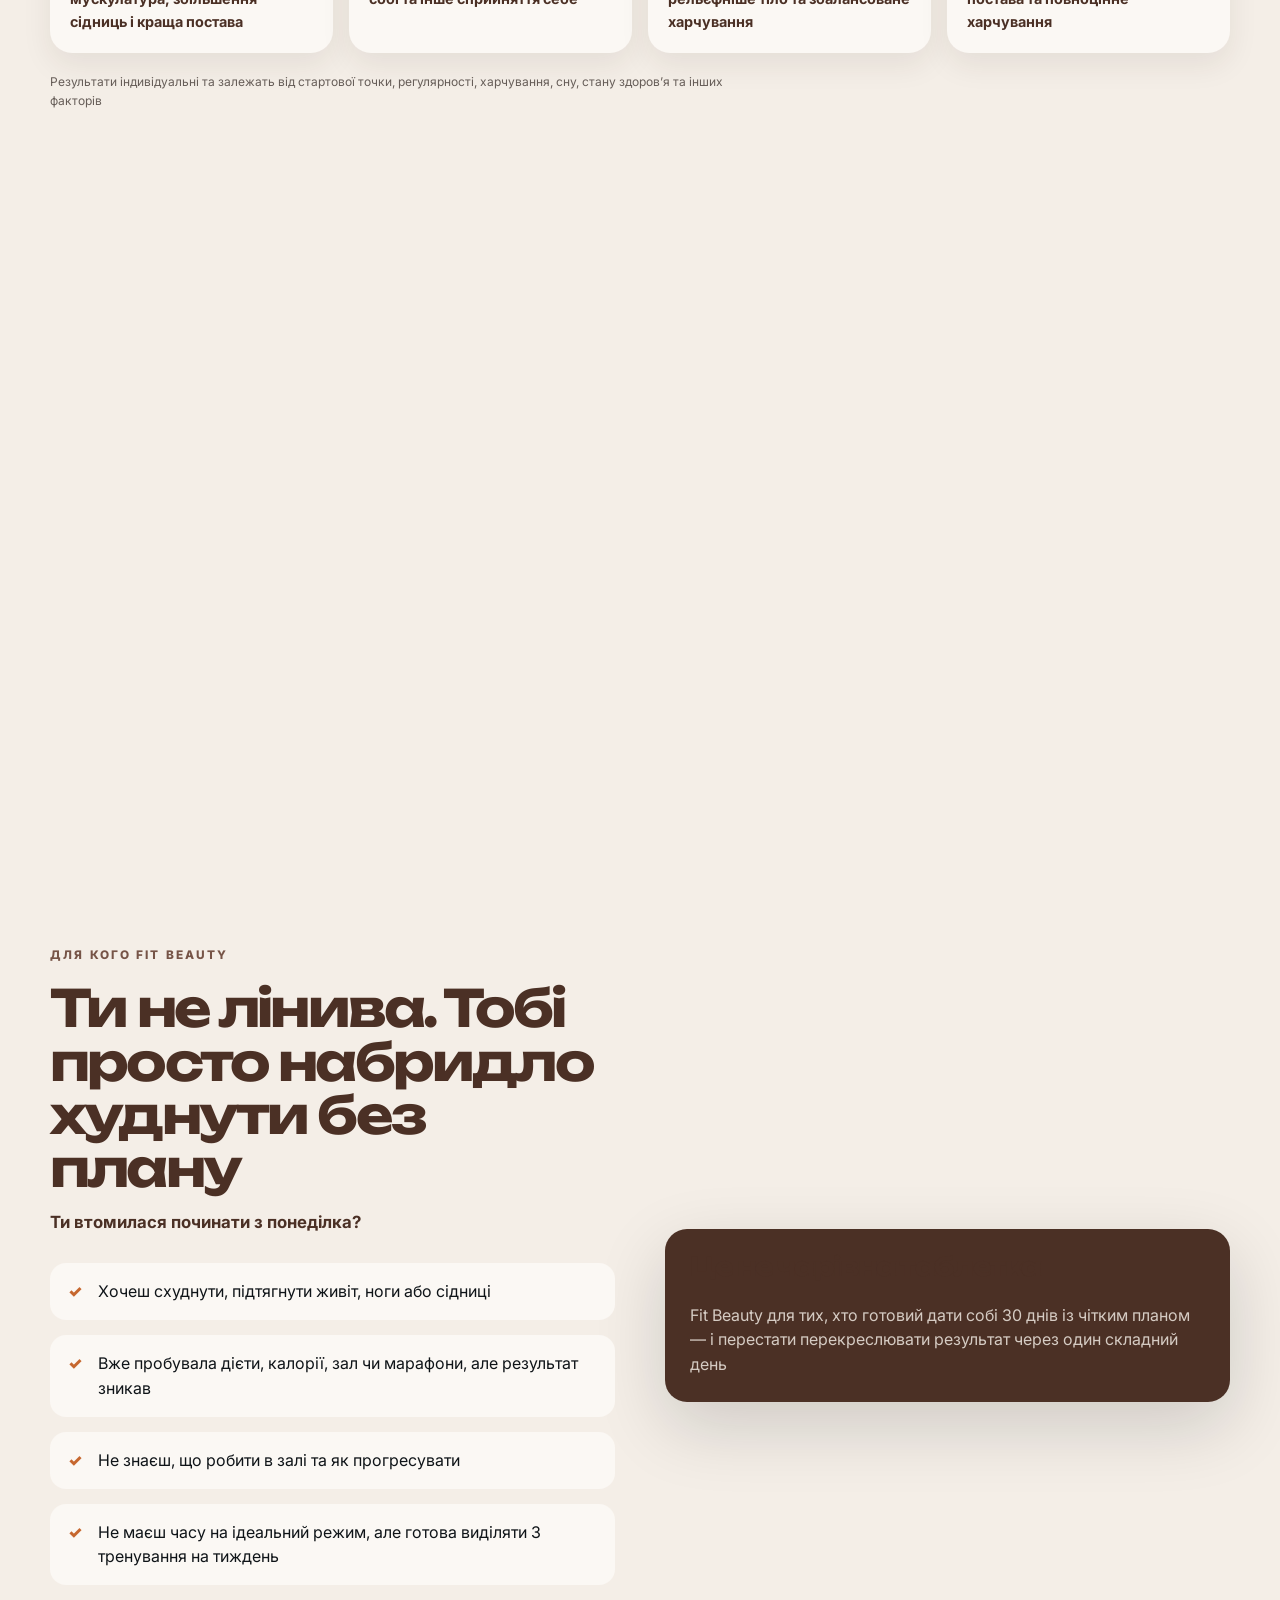
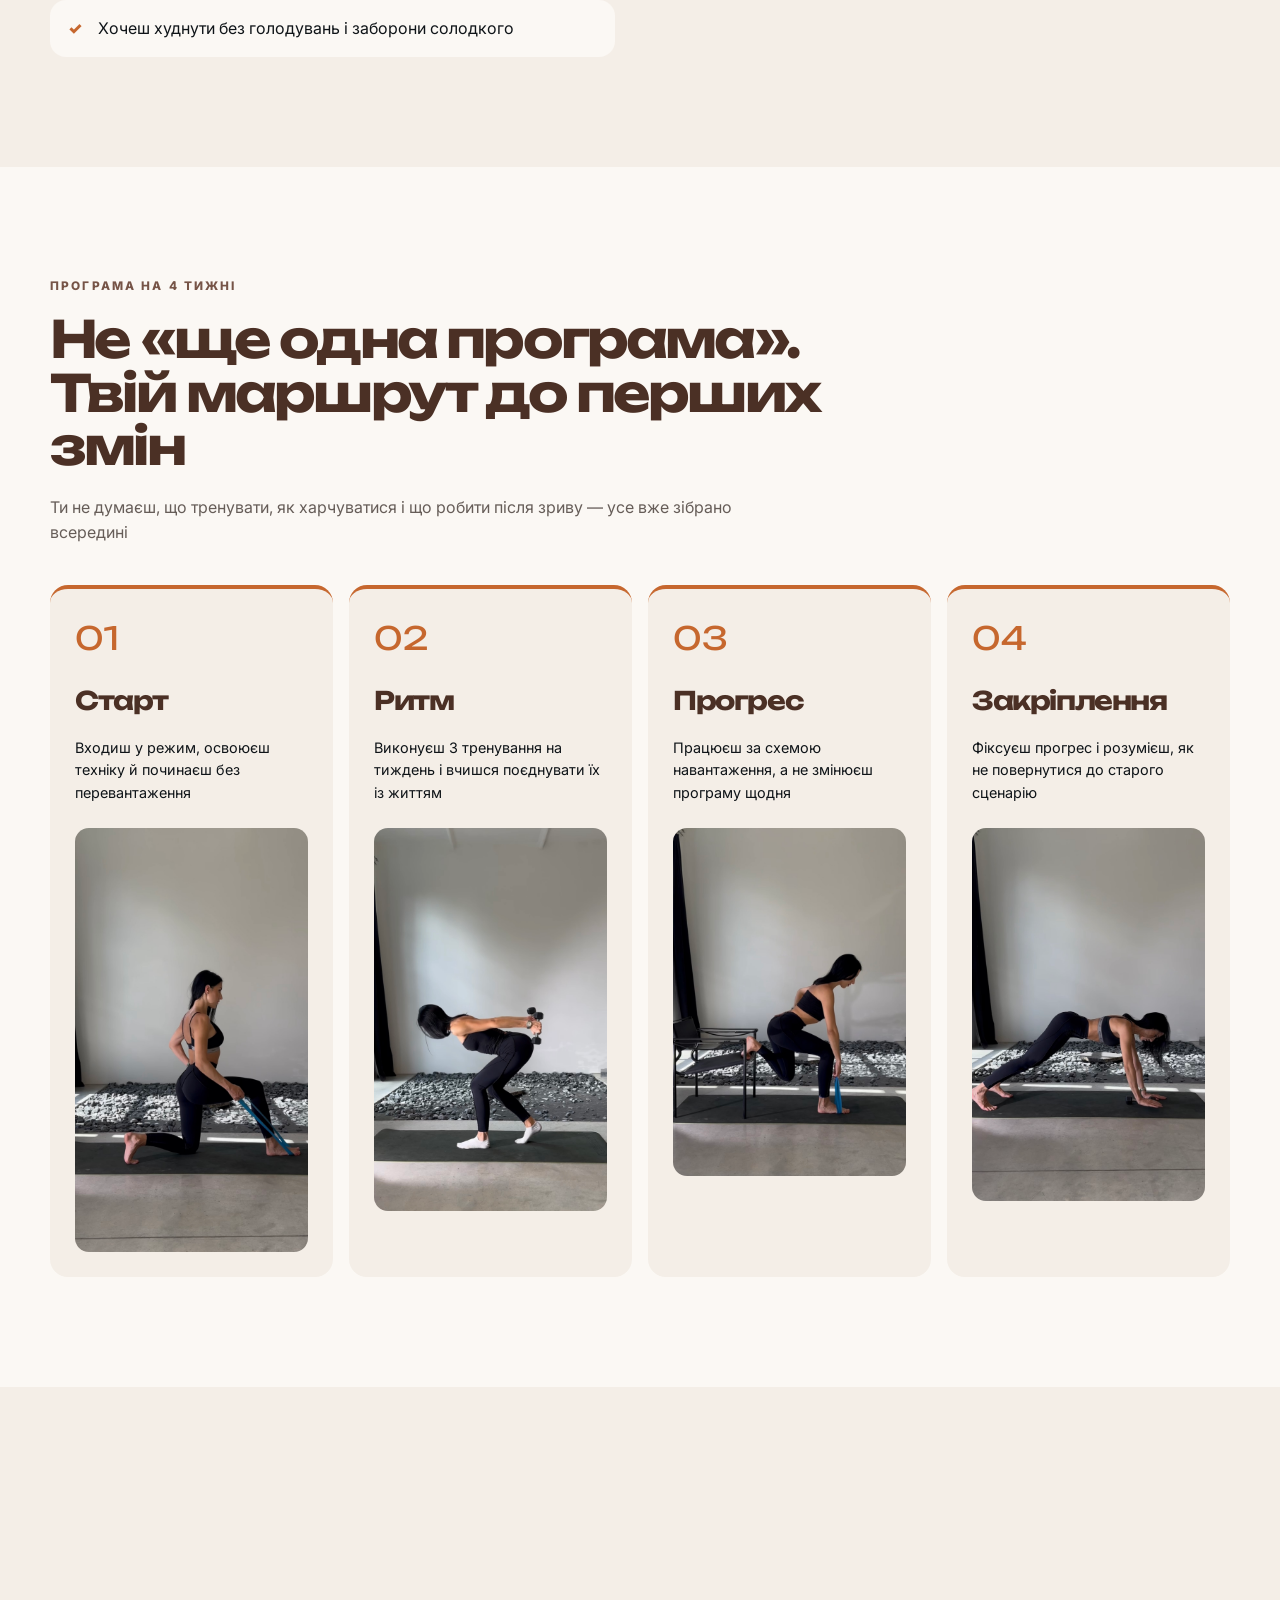
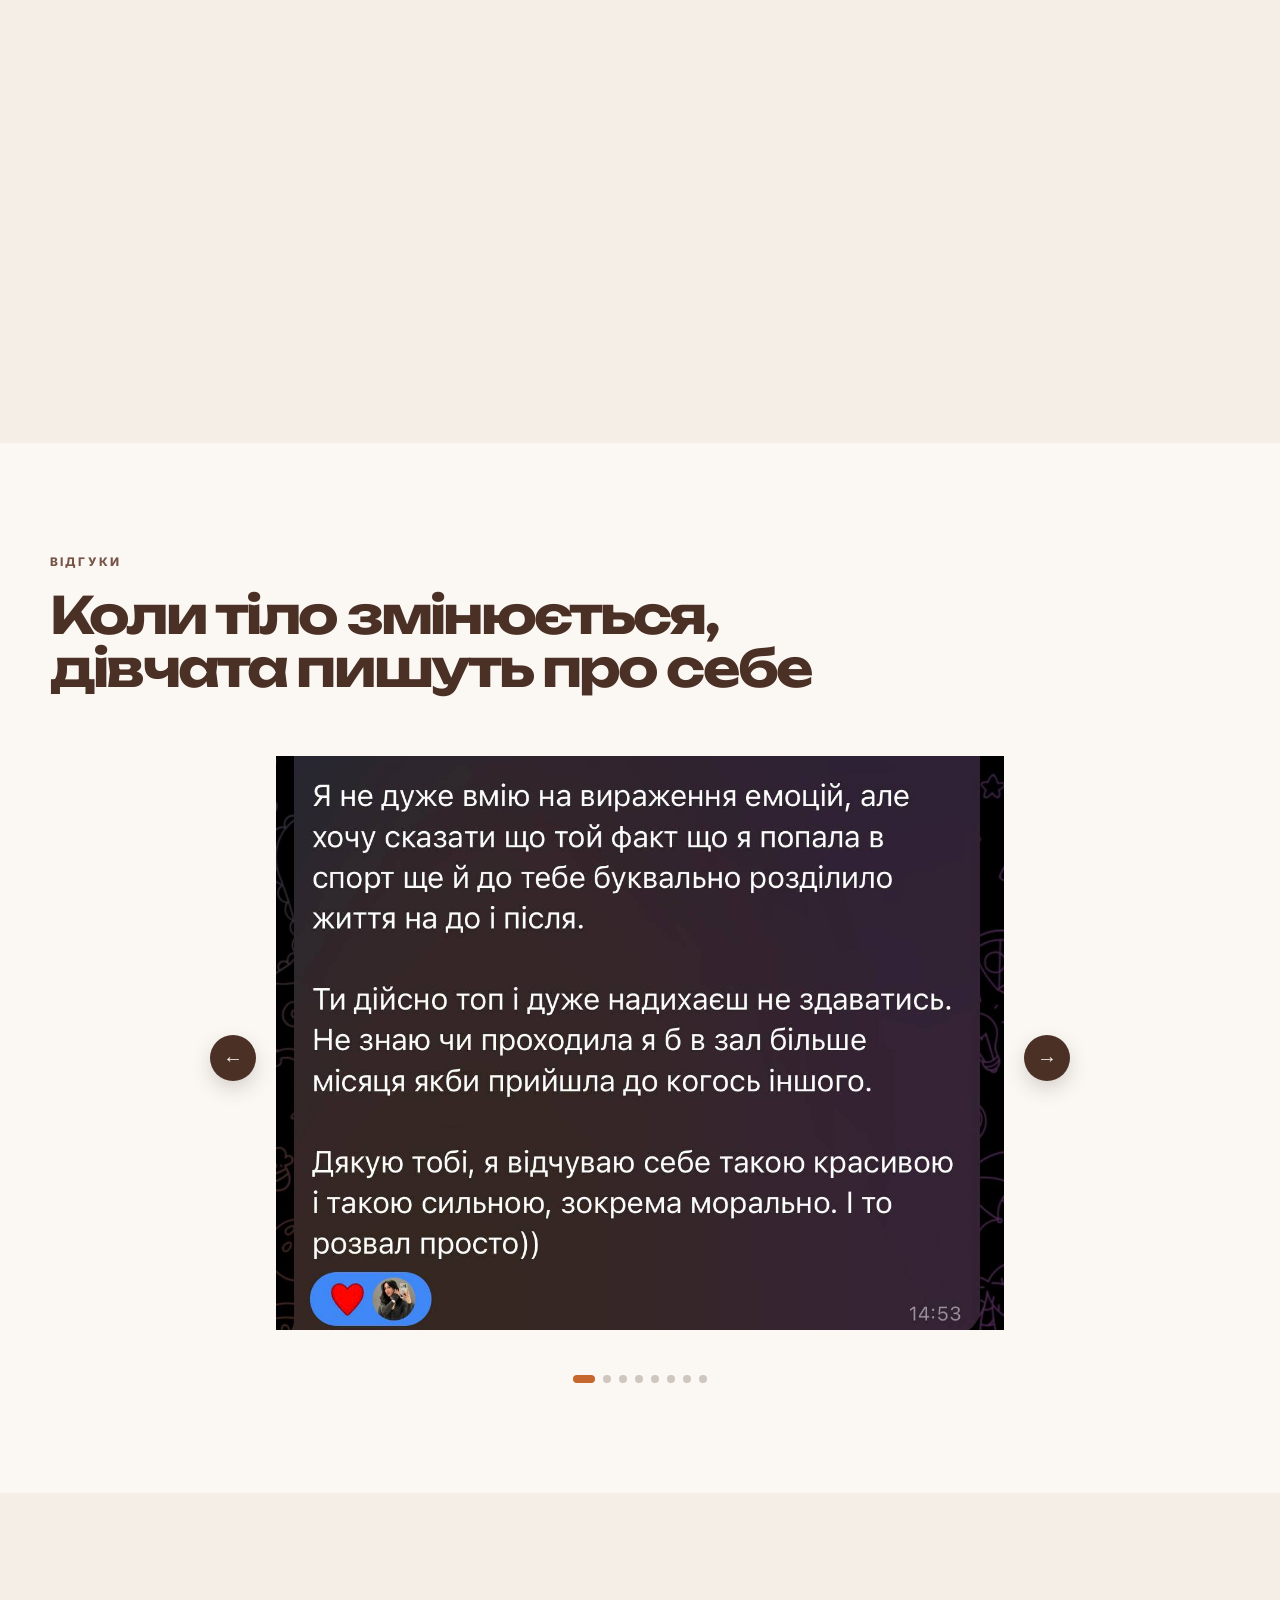
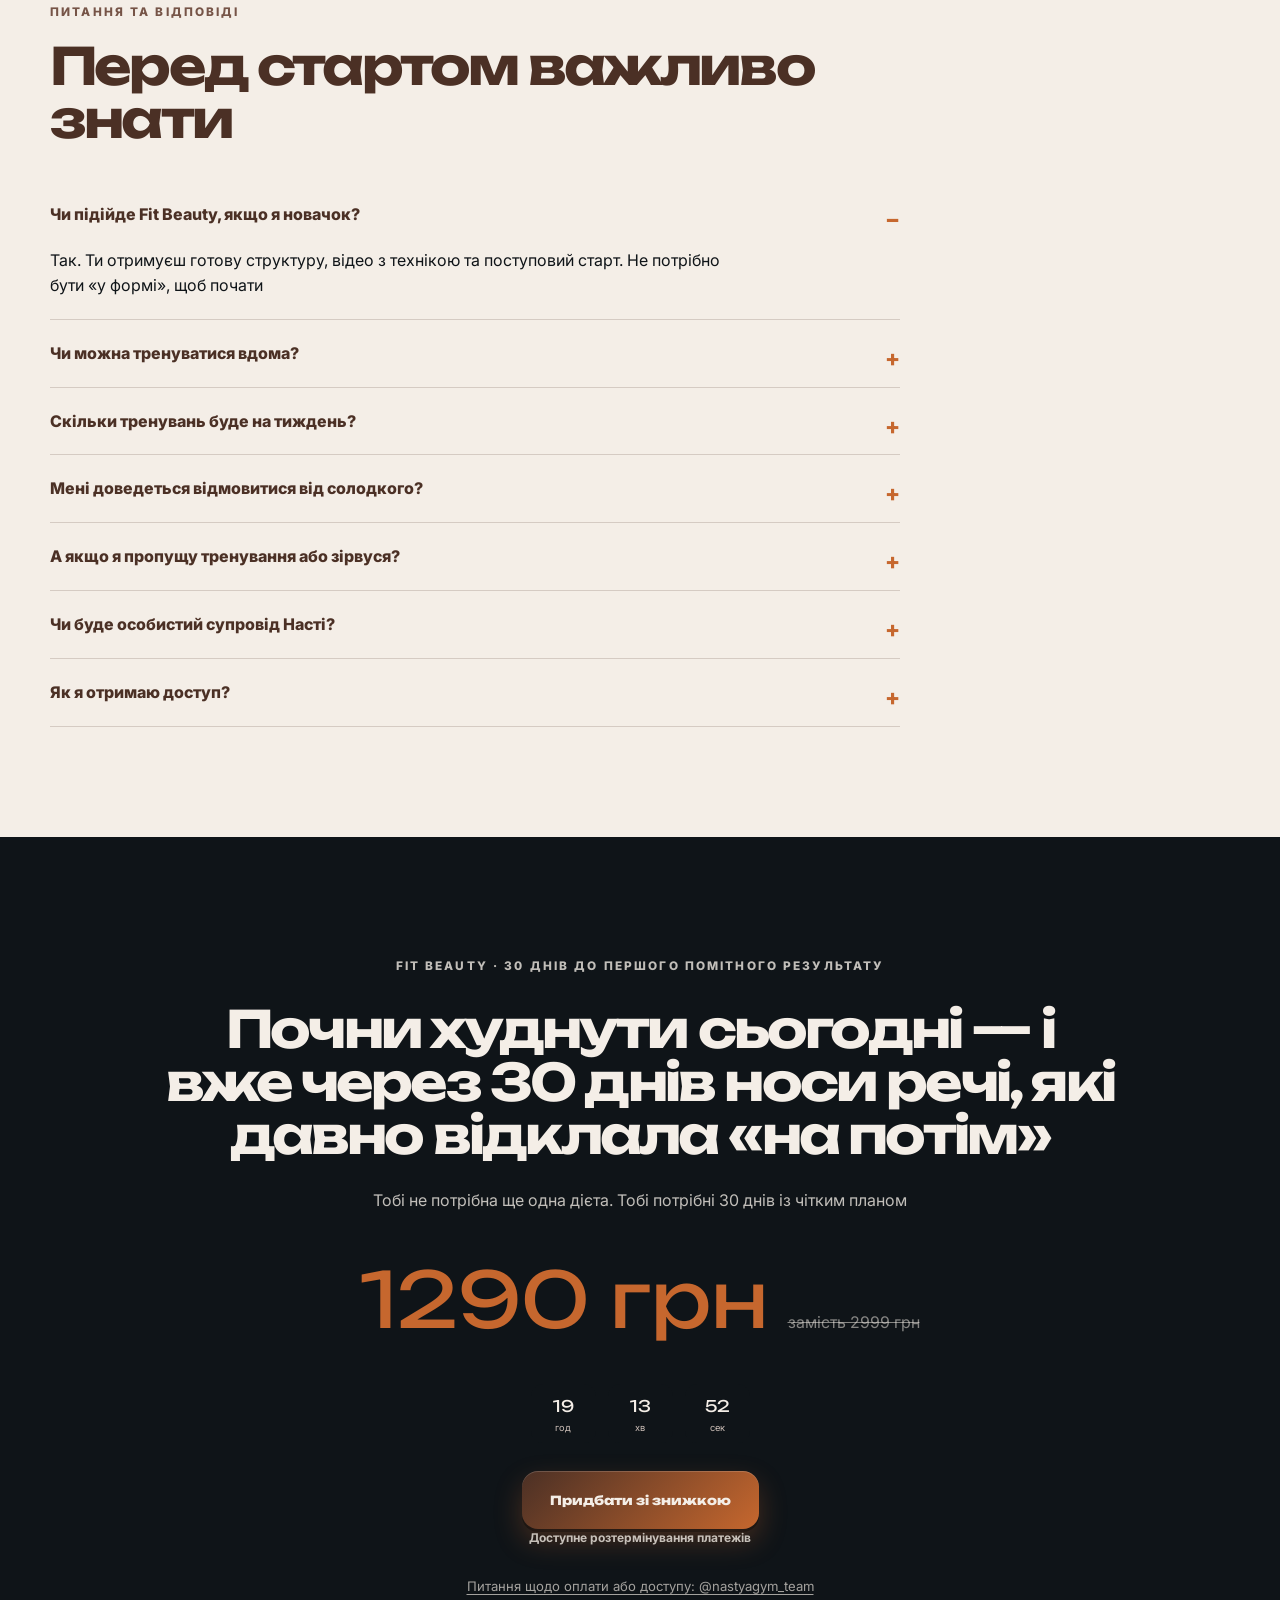
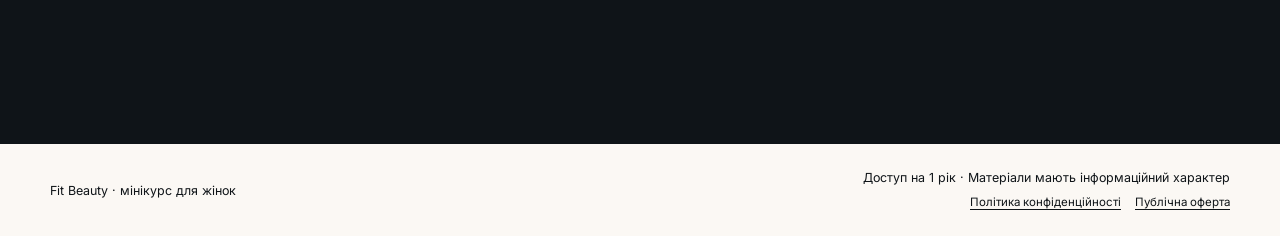
==== commit ffa0b9d7: "Add files via upload" ====
--- a/index.html
+++ b/index.html
@@ -19,8 +19,11 @@
           <h1 class="hero-title"><span class="hero-line">Побудуй фігуру мрії</span><span class="hero-line">без жорстких дієт та <span class="accent">відкатів</span></span></h1>
           <p class="hero-lead">Система тренувань і харчування, щоб почати худнути, підтягнути тіло та не зірватися через кілька днів</p>
           <div class="hero-meta"><span class="pill">12 тренувань</span><span class="pill">4 тижні</span><span class="pill">Дім</span><span class="pill">Доступ на 1 рік</span></div>
-          <a class="btn btn-primary" href="checkout.html" data-buy-location="hero">ХОЧУ СКИНУТИ 3–5 КГ →</a>
-          <p class="price-note">Замість <span class="old-price">2999 грн</span> — <strong>1290 грн сьогодні</strong></p>
+          <a class="hero-cta-card btn btn-primary" href="checkout.html" data-buy-location="hero" aria-label="Придбати Fit Beauty зі знижкою">
+            <span class="sticky-buy-main"><span class="sticky-buy-title">Придбати зі знижкою</span><span class="sticky-buy-price"><s>2999 грн</s><strong>1290 грн</strong></span></span>
+            <span class="sticky-buy-meta"><mark>-60%</mark><span>Розтермінування</span><span class="sticky-buy-timer"><span data-timer-hours>24</span>:<span data-timer-minutes>00</span>:<span data-timer-seconds>00</span></span></span>
+          </a>
+          <p class="installment-note">Доступне розтермінування платежів</p>
         </div>
         <div class="hero-photo hero-vsl" data-reveal>
           <iframe
@@ -104,7 +107,7 @@
     </section>
 
     <section class="section offer" id="offer" data-reveal data-buy-section>
-      <div class="container offer-grid"><div><p class="eyebrow">Єдиний тариф · доступ на 1 рік</p><h2>Підтягни тіло та поверни над ним контроль за 30 днів</h2><p>Один доступ — увесь план, який потрібен, щоб почати худнути без голодувань, жорстких марафонів і хаосу</p><ul class="offer-list"><li>12 тренувань на 4 тижні</li><li>Формати для дому</li><li>Відео з технікою вправ</li><li>БЖВ і принцип тарілки</li><li>План прогресії</li><li>Рекомендації щодо активності</li><li>Гайд після зриву</li><li>Трекер звичок</li><li>Короткі комплекси</li><li>Груповий чат</li></ul></div><div class="price-card"><span class="tag">Спеціальна ціна</span><div class="price">1290 грн</div><div class="old">замість <span class="old-price">2999 грн</span></div><div class="timer" aria-label="Час до оновлення спеціальної ціни"><span data-timer-hours>24<small>год</small></span><span data-timer-minutes>00<small>хв</small></span><span data-timer-seconds>00<small>сек</small></span></div><a class="btn btn-primary" href="checkout.html" data-buy-location="offer">ЗАБРАТИ FIT BEAUTY →</a><p class="micro">Доступ відкривається одразу після оплати</p></div></div>
+      <div class="container offer-grid"><div><p class="eyebrow">Єдиний тариф · доступ на 1 рік</p><h2>Підтягни тіло та поверни над ним контроль за 30 днів</h2><p>Один доступ — увесь план, який потрібен, щоб почати худнути без голодувань, жорстких марафонів і хаосу</p><ul class="offer-list"><li>12 тренувань на 4 тижні</li><li>Формати для дому</li><li>Відео з технікою вправ</li><li>БЖВ і принцип тарілки</li><li>План прогресії</li><li>Рекомендації щодо активності</li><li>Гайд після зриву</li><li>Трекер звичок</li><li>Короткі комплекси</li><li>Груповий чат</li></ul></div><div class="price-card"><span class="tag">Спеціальна ціна</span><div class="price">1290 грн</div><div class="old">замість <span class="old-price">2999 грн</span></div><div class="timer" aria-label="Час до оновлення спеціальної ціни"><span data-timer-hours>24<small>год</small></span><span data-timer-minutes>00<small>хв</small></span><span data-timer-seconds>00<small>сек</small></span></div><a class="btn btn-primary" href="checkout.html" data-buy-location="offer">Придбати зі знижкою</a><p class="installment-note">Доступне розтермінування платежів</p></div></div>
     </section>
 
     <section class="section reviews" data-reveal>
@@ -115,9 +118,12 @@
       <div class="container"><p class="eyebrow">Питання та відповіді</p><h2>Перед стартом важливо знати</h2><div class="faq-list"><details open><summary>Чи підійде Fit Beauty, якщо я новачок?</summary><p>Так. Ти отримуєш готову структуру, відео з технікою та поступовий старт. Не потрібно бути «у формі», щоб почати</p></details><details><summary>Чи можна тренуватися вдома?</summary><p>Так. У програмі є варіанти для дому. Перед стартом перевір список потрібного інвентарю для домашнього формату</p></details><details><summary>Скільки тренувань буде на тиждень?</summary><p>12 тренувань на 4 тижні — у середньому 3 тренування на тиждень</p></details><details><summary>Мені доведеться відмовитися від солодкого?</summary><p>Ні. Fit Beauty не побудована на жорстких заборонах. Ти отримаєш базу БЖВ і принцип тарілки, щоб вибудовувати харчування без циклу «заборонила → зірвалася → звинуватила себе»</p></details><details><summary>А якщо я пропущу тренування або зірвуся?</summary><p>Ти не починаєш усе з нуля. У програмі є гайд, який допоможе повернутися до плану після першого відхилення</p></details><details><summary>Чи буде особистий супровід Насті?</summary><p>Ні. Fit Beauty — готова програма з груповим чатом для організаційних питань і технічної підтримки. Для персональної роботи є окремий формат</p></details><details><summary>Як я отримаю доступ?</summary><p>Одразу після оплати ти отримаєш інструкцію та доступ до матеріалів</p></details></div></div>
     </section>
 
-    <section class="final" data-reveal data-buy-section><div class="container"><p class="eyebrow">Fit Beauty · 30 днів до першого помітного результату</p><h2>Почни худнути сьогодні — і вже через 30 днів носи речі, які давно відклала «на потім»</h2><p>Тобі не потрібна ще одна дієта. Тобі потрібні 30 днів із чітким планом</p><div class="final-price">1290 грн <span class="old">замість 2999 грн</span></div><div class="timer" aria-label="Час до оновлення спеціальної ціни"><span data-timer-hours>24<small>год</small></span><span data-timer-minutes>00<small>хв</small></span><span data-timer-seconds>00<small>сек</small></span></div><a class="btn btn-primary" href="checkout.html" data-buy-location="final">ХОЧУ ПОЧАТИ FIT BEAUTY →</a><p class="contact"><a href="https://t.me/nastyagym_team" data-telegram-type="support">Питання щодо оплати або доступу: @nastyagym_team</a></p></div></section>
+    <section class="final" data-reveal data-buy-section><div class="container"><p class="eyebrow">Fit Beauty · 30 днів до першого помітного результату</p><h2>Почни худнути сьогодні — і вже через 30 днів носи речі, які давно відклала «на потім»</h2><p>Тобі не потрібна ще одна дієта. Тобі потрібні 30 днів із чітким планом</p><div class="final-price">1290 грн <span class="old">замість 2999 грн</span></div><div class="timer" aria-label="Час до оновлення спеціальної ціни"><span data-timer-hours>24<small>год</small></span><span data-timer-minutes>00<small>хв</small></span><span data-timer-seconds>00<small>сек</small></span></div><a class="btn btn-primary" href="checkout.html" data-buy-location="final">Придбати зі знижкою</a><p class="installment-note installment-note-light">Доступне розтермінування платежів</p><p class="contact"><a href="https://t.me/nastyagym_team" data-telegram-type="support">Питання щодо оплати або доступу: @nastyagym_team</a></p></div></section>
   </div>
-  <a class="sticky-buy btn btn-primary is-hidden" href="checkout.html" data-buy-location="sticky" aria-label="Придбати Fit Beauty">Хочу фігуру мрії</a>
+  <a class="sticky-buy btn btn-primary is-hidden" href="checkout.html" data-buy-location="sticky" aria-label="Придбати Fit Beauty зі знижкою">
+    <span class="sticky-buy-main"><span class="sticky-buy-title">Придбати зі знижкою</span><span class="sticky-buy-price"><s>2999 грн</s><strong>1290 грн</strong></span></span>
+    <span class="sticky-buy-meta"><mark>-60%</mark><span>Розтермінування</span><span class="sticky-buy-timer"><span data-timer-hours>24</span>:<span data-timer-minutes>00</span>:<span data-timer-seconds>00</span></span></span>
+  </a>
   <footer><div class="container"><p>Fit Beauty · мінікурс для жінок</p><div class="footer-right"><p>Доступ на 1 рік · Матеріали мають інформаційний характер</p><nav class="legal-links" aria-label="Юридична інформація"><a href="privacy.html">Політика конфіденційності</a><a href="offer.html">Публічна оферта</a></nav></div></div></footer>
   <script src="script.js"></script>
   <script src="meta.js?v=20260917-1"></script>
--- a/styles.css
+++ b/styles.css
@@ -13,3 +13,24 @@
 @media(max-width:900px){.hero-grid,.about-grid,.audience,.video-layout,.offer-grid{grid-template-columns:1fr;gap:38px}.hero{min-height:auto}.hero-photo{order:2;height:auto;aspect-ratio:9/16}.benefits{grid-template-columns:repeat(2,1fr)}.case-grid{grid-template-columns:repeat(2,1fr)}.program-line{grid-template-columns:repeat(2,1fr)}.video-stage{height:520px}.about-photo{height:500px}.price-card{max-width:520px;margin:auto}.hero-title{max-width:760px;font-size:clamp(3rem,6.2vw,5rem)}}
 @media(max-width:768px){body{padding-bottom:82px}.sticky-buy{position:fixed;z-index:50;left:50%;bottom:14px;display:inline-flex;min-height:54px;width:calc(100% - 28px);max-width:430px;transform:translateX(-50%);transition:opacity .22s ease,visibility .22s ease,transform .22s ease}.review-carousel{padding:0 44px}.review-slide{height:min(68vh,560px)}.review-arrow{width:38px;height:38px}.footer-right{text-align:left}.legal-links{justify-content:flex-start}}
 @media(max-width:560px){.container{width:min(100% - 28px,620px)}.section{padding:72px 0}.hero{padding:30px 0 62px}.hero-grid{gap:30px}.hero-title{font-size:clamp(2.45rem,10.2vw,3.6rem);line-height:1.03;letter-spacing:-.065em;max-width:100%}.hero-title .hero-line{white-space:normal}.hero-photo{border-radius:24px}.stats,.benefits,.case-grid,.program-line,.offer-list{grid-template-columns:1fr}.case-media{height:285px;aspect-ratio:auto}.video-stage{height:450px;transform:scale(.82);transform-origin:center;margin:-35px 0}.video-face{width:210px;height:380px}.video-face:nth-child(1){transform:translate(-50%,-50%) rotateY(0deg) translateZ(155px)}.video-face:nth-child(2){transform:translate(-50%,-50%) rotateY(72deg) translateZ(155px)}.video-face:nth-child(3){transform:translate(-50%,-50%) rotateY(144deg) translateZ(155px)}.video-face:nth-child(4){transform:translate(-50%,-50%) rotateY(216deg) translateZ(155px)}.video-face:nth-child(5){transform:translate(-50%,-50%) rotateY(288deg) translateZ(155px)}.about-photo{height:auto;aspect-ratio:.72}.cases-head{display:block}.timer span{min-width:56px;font-size:.83rem}.review-carousel{padding:0 36px}.review-slide{height:min(65vh,520px)}footer .container{display:block}footer p{margin-bottom:5px}}
+
+.installment-note{margin:12px 0 0;color:var(--muted);font-size:.75rem;font-weight:700;text-align:center}.installment-note-light{color:rgba(244,238,231,.78)!important}
+.sticky-buy{flex-direction:column;gap:3px;height:auto!important;min-height:66px!important;padding:9px 14px!important;text-transform:none!important}
+.sticky-buy-main,.sticky-buy-meta{display:flex;width:100%;align-items:center;justify-content:space-between;gap:10px}
+.sticky-buy-title{font:800 .78rem var(--heading);text-transform:uppercase}
+.sticky-buy-price{display:flex;align-items:baseline;gap:7px;white-space:nowrap}
+.sticky-buy-price s{font:600 .68rem var(--body);opacity:.7}
+.sticky-buy-price strong{font:900 .9rem var(--heading)}
+.sticky-buy-meta{font:700 .62rem var(--body);opacity:.96}
+.sticky-buy-meta mark{padding:3px 7px;border-radius:999px;background:#fff1a8;color:#4b3025;font-weight:900}
+.sticky-buy-timer{padding:3px 7px;border-radius:999px;background:rgba(255,255,255,.18);font-variant-numeric:tabular-nums}
+.hero-cta-card{display:inline-flex;flex-direction:column;gap:3px;width:min(100%,420px);min-height:66px;margin-top:4px;padding:12px 14px!important;text-transform:none!important;align-items:stretch;justify-content:center}
+.hero-cta-card .sticky-buy-main,.hero-cta-card .sticky-buy-meta{display:flex;width:100%;align-items:center;justify-content:space-between;gap:10px}
+.hero-cta-card .sticky-buy-title{font:800 .78rem var(--heading);text-transform:uppercase}
+.hero-cta-card .sticky-buy-price{display:flex;align-items:baseline;gap:7px;white-space:nowrap}
+.hero-cta-card .sticky-buy-price s{font:600 .68rem var(--body);opacity:.7}
+.hero-cta-card .sticky-buy-price strong{font:900 .9rem var(--heading)}
+.hero-cta-card .sticky-buy-meta{font:700 .62rem var(--body);opacity:.96}
+.hero-cta-card .sticky-buy-meta mark{padding:3px 7px;border-radius:999px;background:#fff1a8;color:#4b3025;font-weight:900}
+.hero-cta-card .sticky-buy-timer{padding:3px 7px;border-radius:999px;background:rgba(255,255,255,.18);font-variant-numeric:tabular-nums}
+@media(max-width:560px){.hero-cta-card{width:100%}.hero-copy .installment-note{text-align:left}body{padding-bottom:92px}.sticky-buy{bottom:10px!important}}
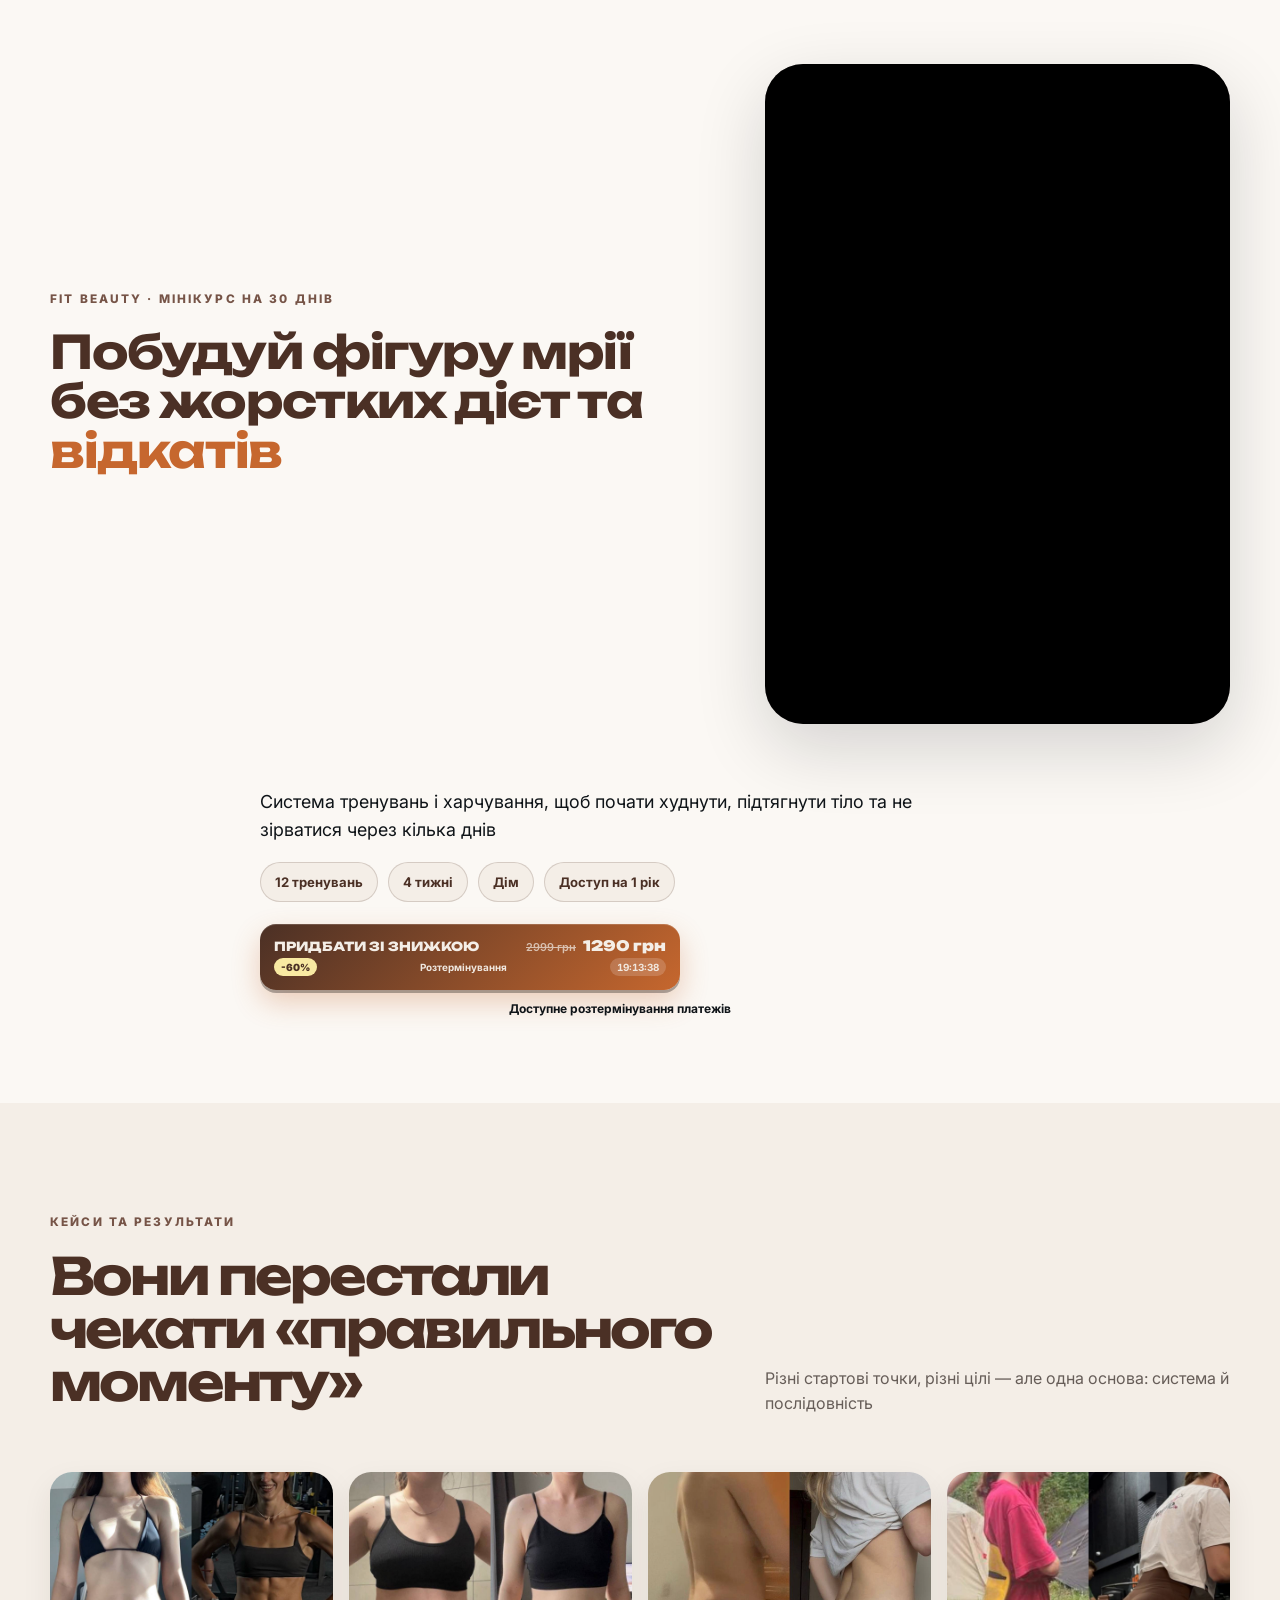
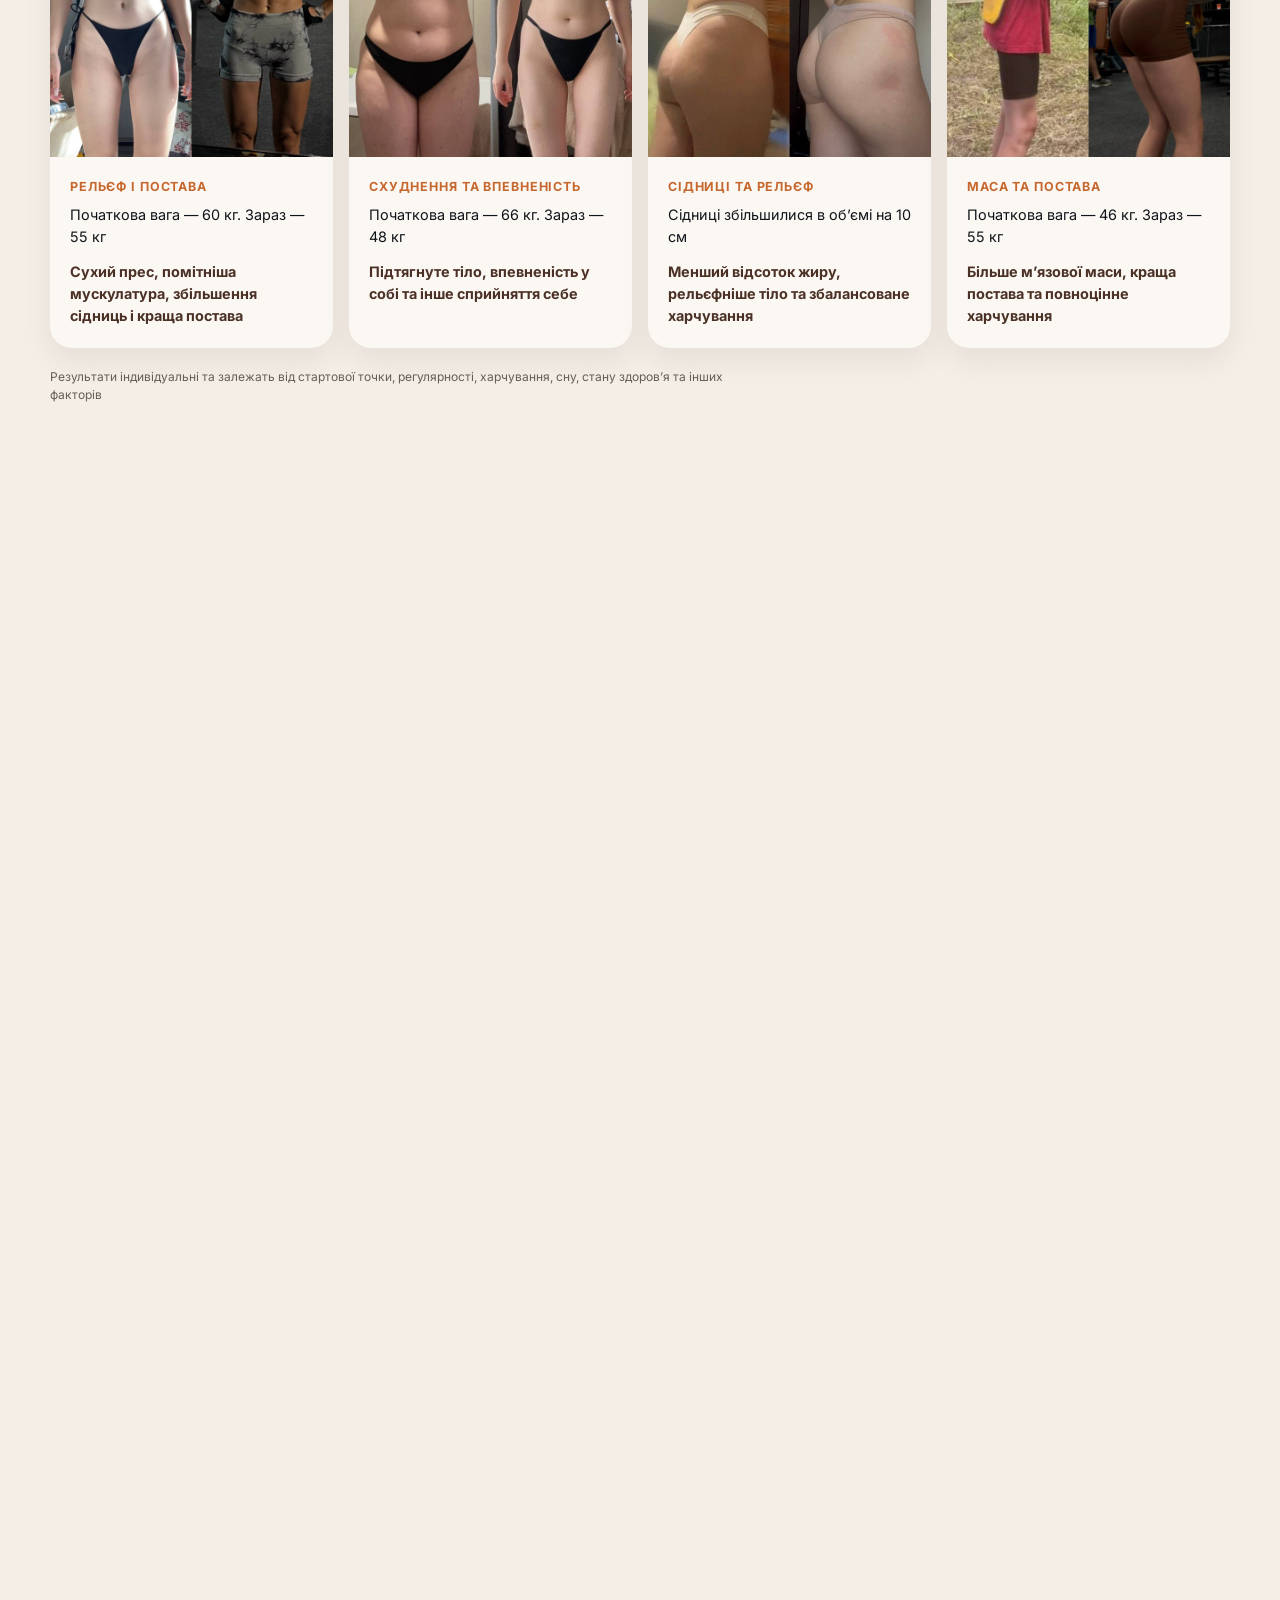
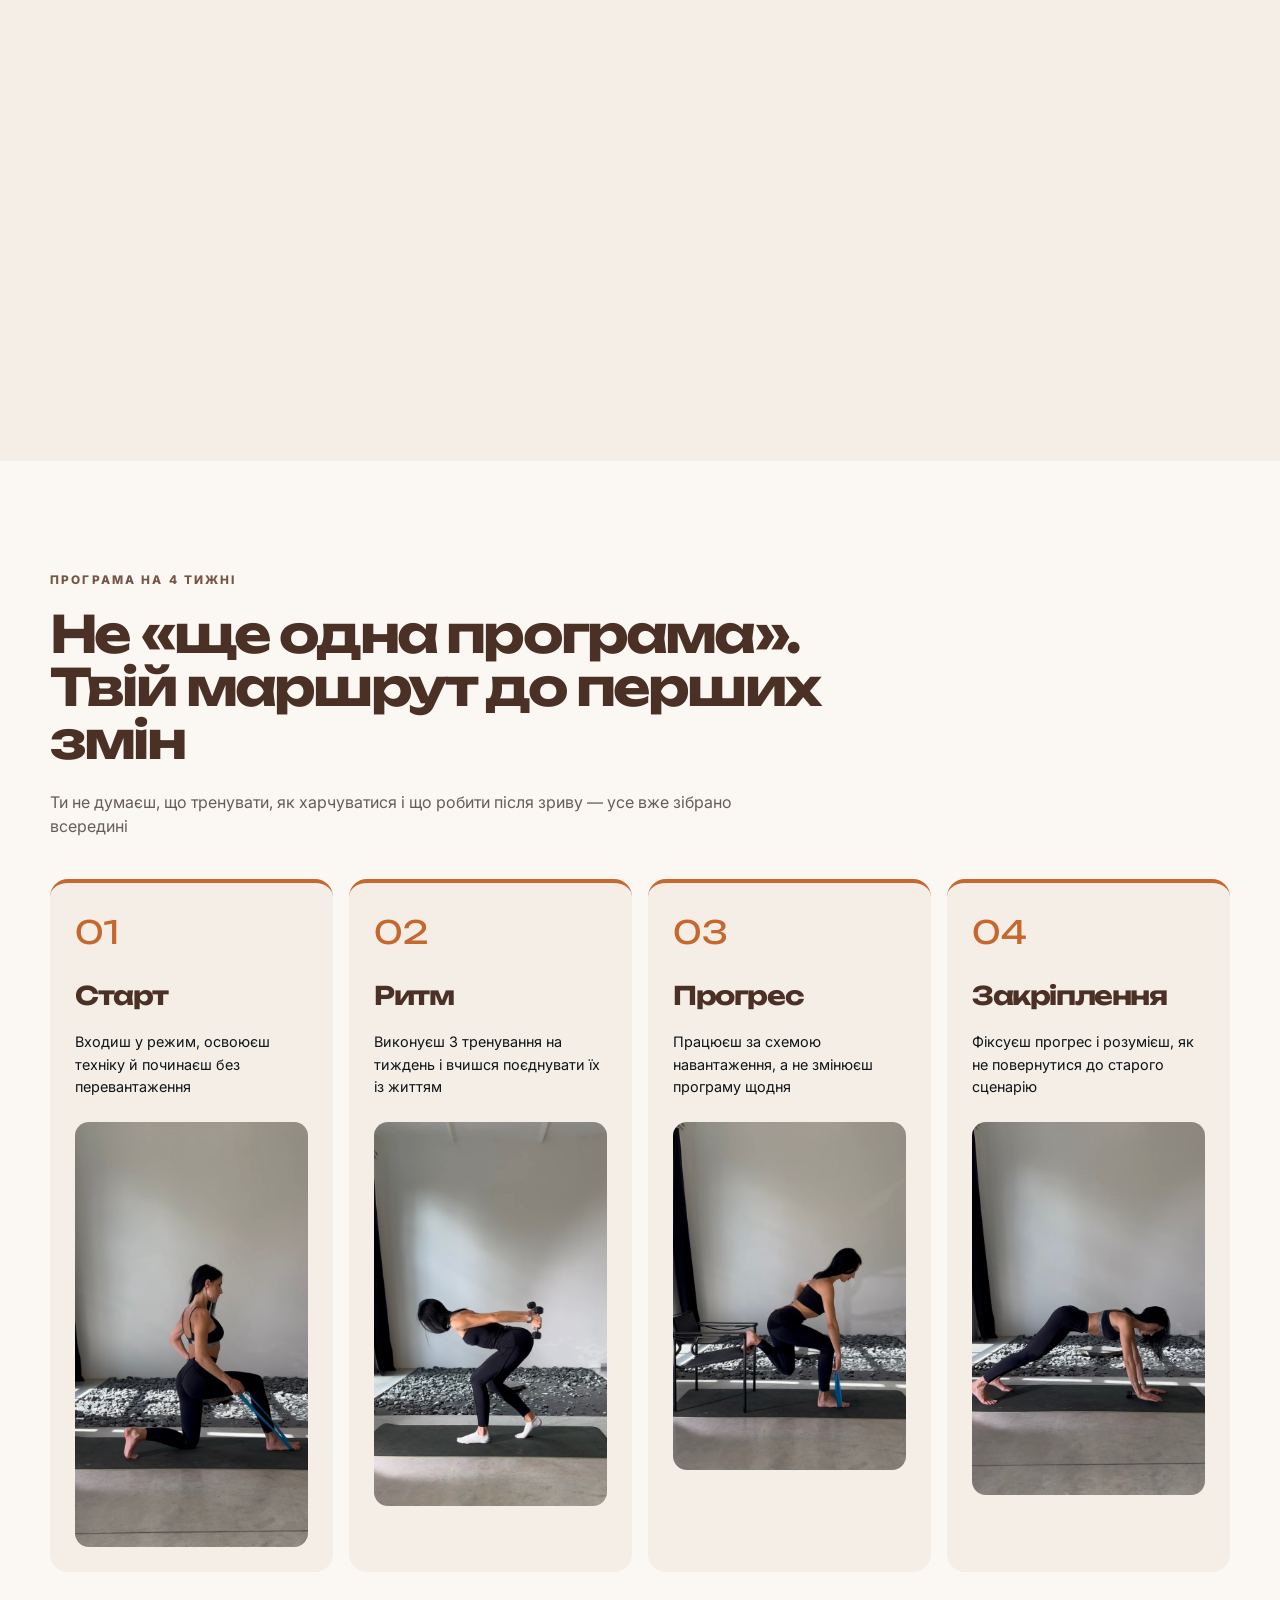
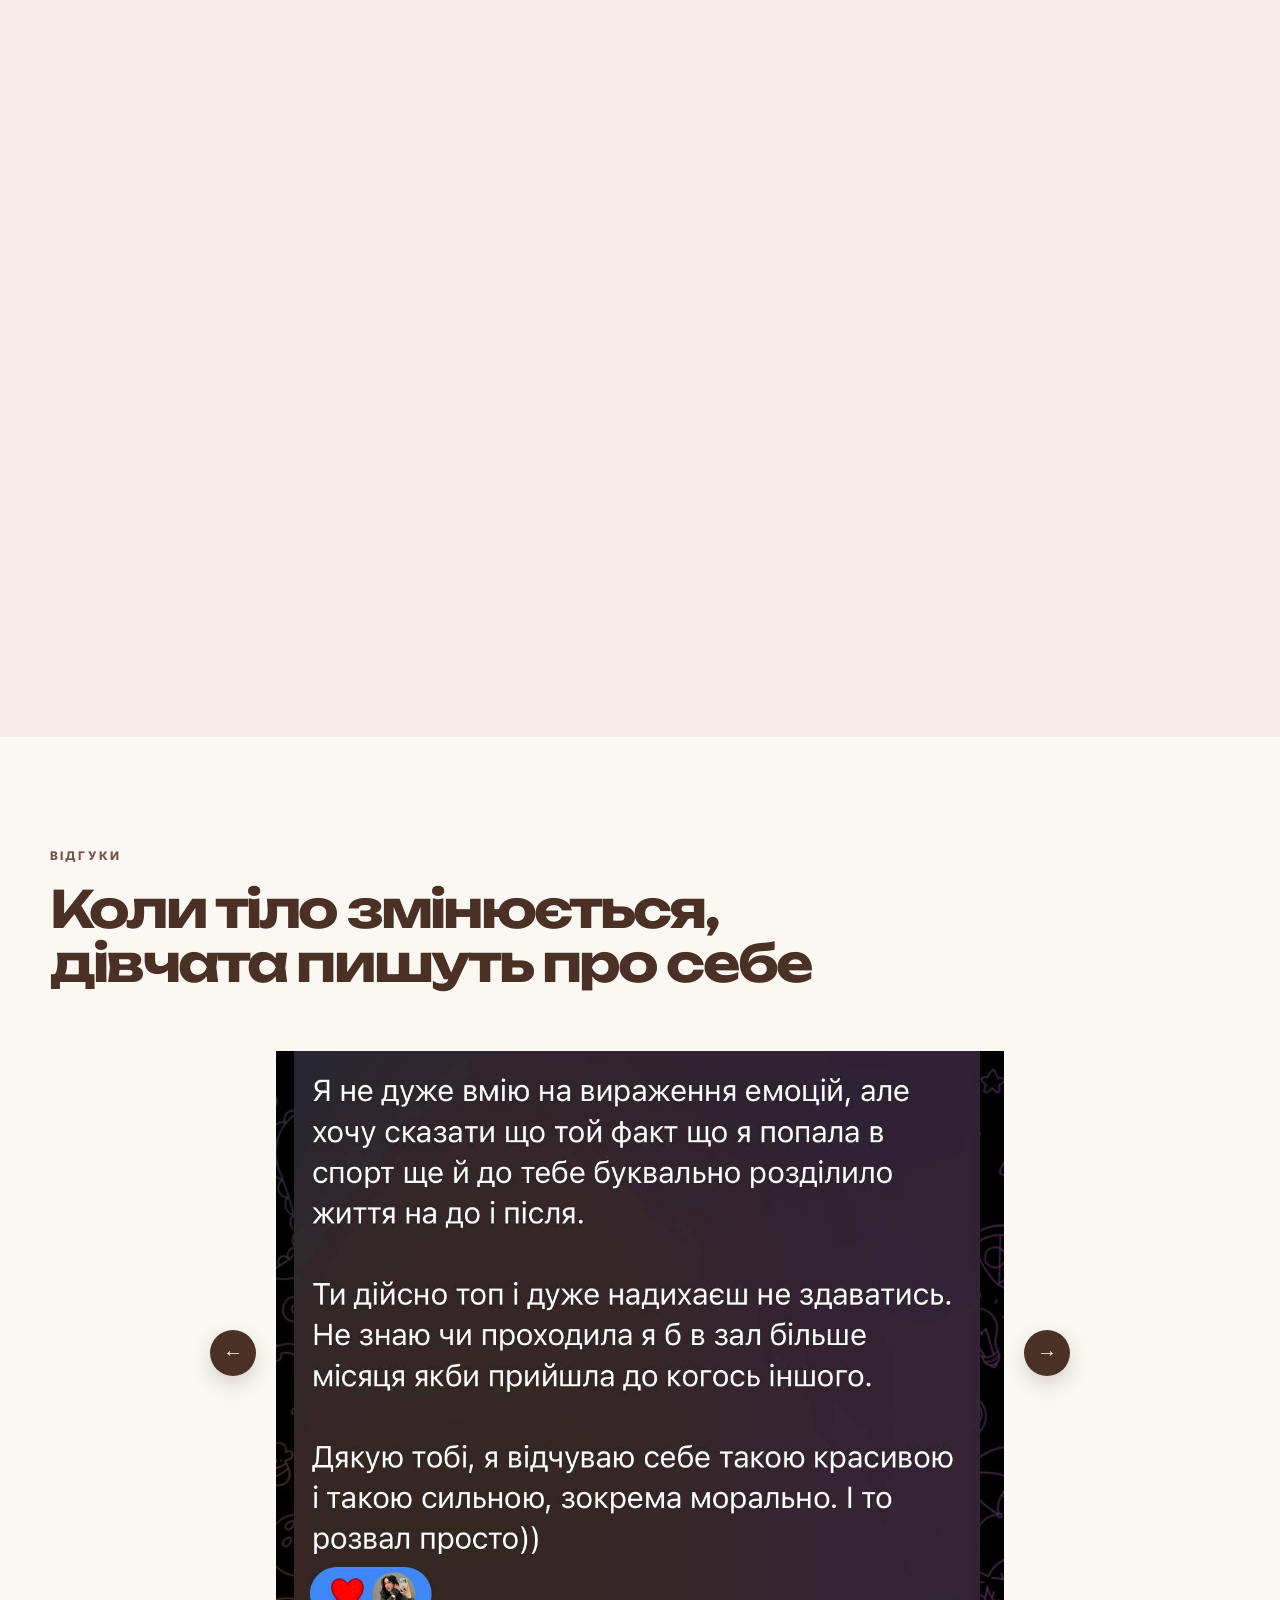
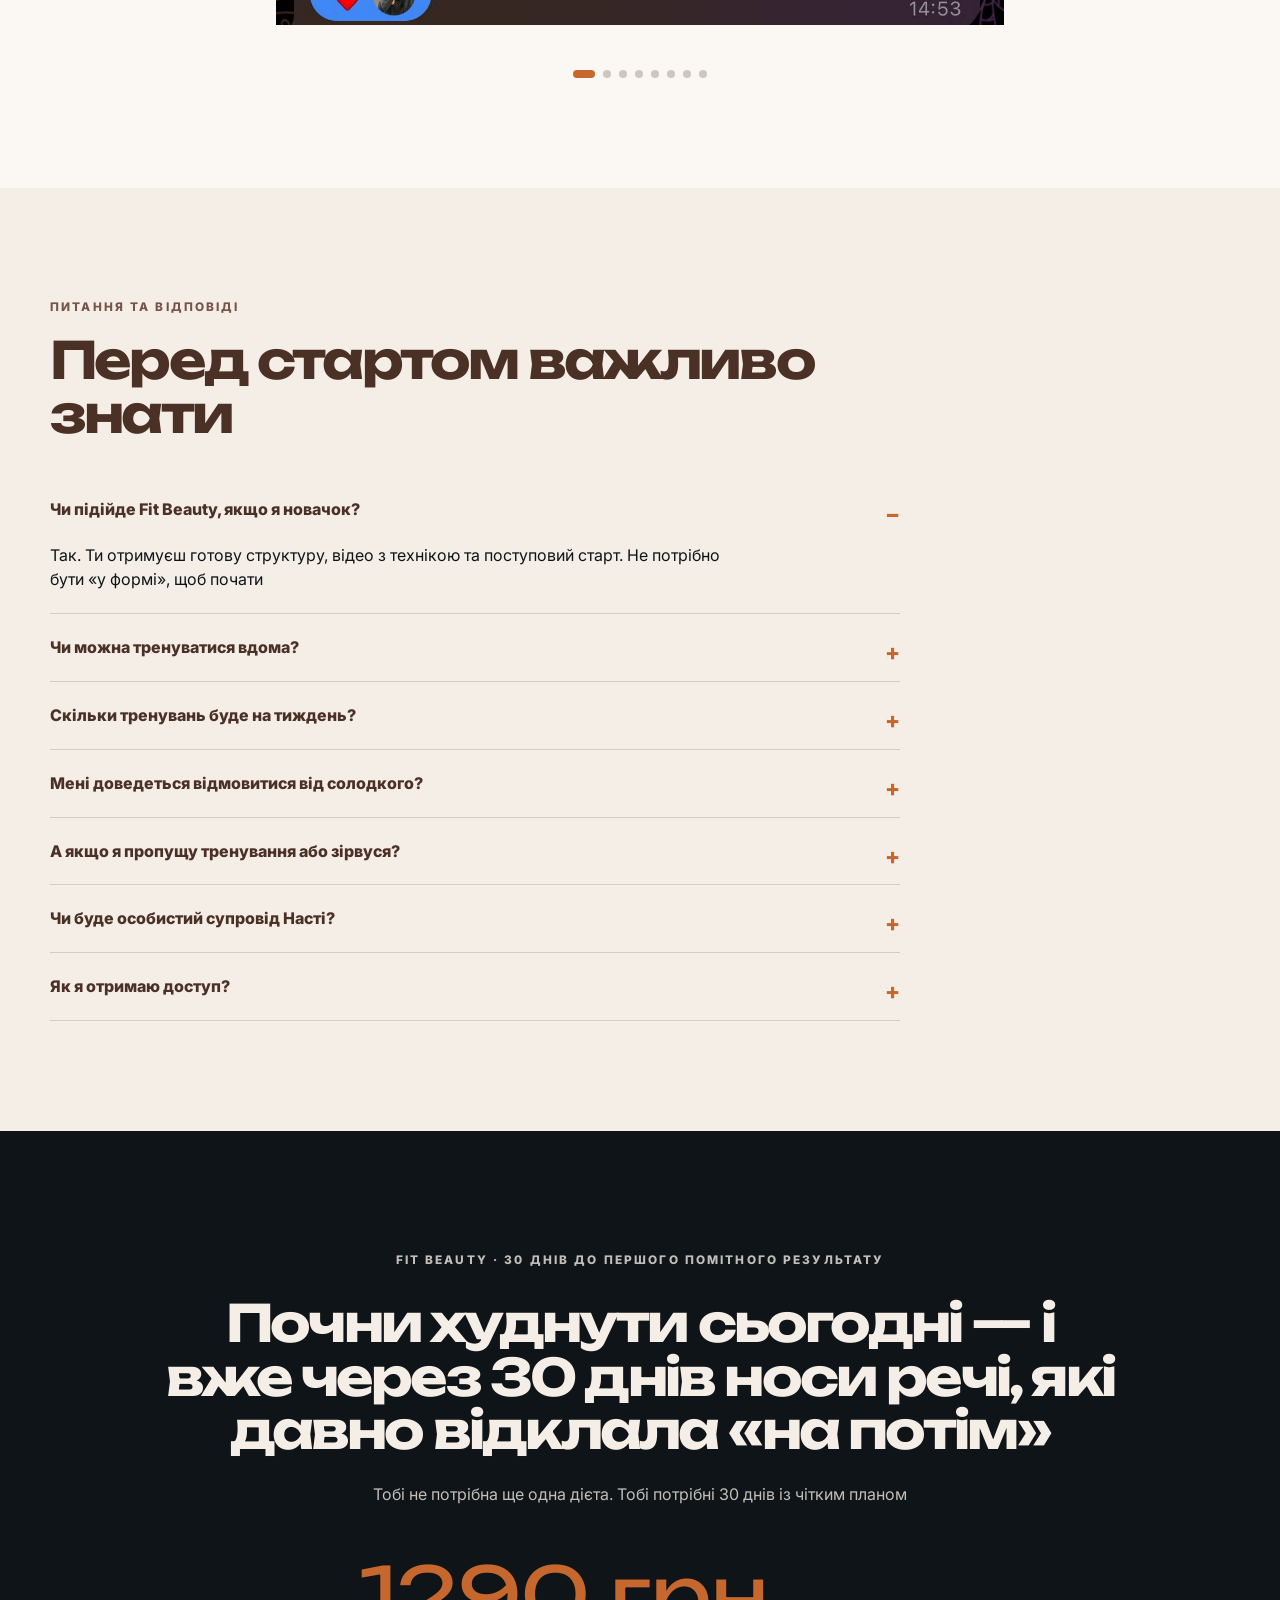
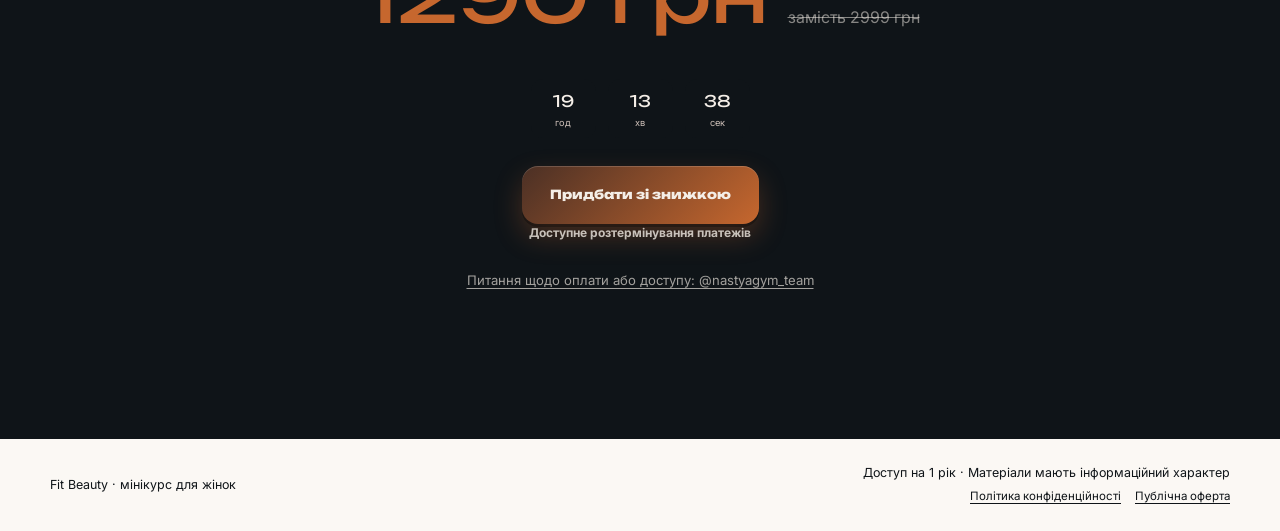
==== commit cb7ec76b: "Add files via upload" ====
--- a/index.html
+++ b/index.html
@@ -17,13 +17,6 @@
         <div class="hero-copy" data-reveal>
           <p class="eyebrow">Fit Beauty · мінікурс на 30 днів</p>
           <h1 class="hero-title"><span class="hero-line">Побудуй фігуру мрії</span><span class="hero-line">без жорстких дієт та <span class="accent">відкатів</span></span></h1>
-          <p class="hero-lead">Система тренувань і харчування, щоб почати худнути, підтягнути тіло та не зірватися через кілька днів</p>
-          <div class="hero-meta"><span class="pill">12 тренувань</span><span class="pill">4 тижні</span><span class="pill">Дім</span><span class="pill">Доступ на 1 рік</span></div>
-          <a class="hero-cta-card btn btn-primary" href="checkout.html" data-buy-location="hero" aria-label="Придбати Fit Beauty зі знижкою">
-            <span class="sticky-buy-main"><span class="sticky-buy-title">Придбати зі знижкою</span><span class="sticky-buy-price"><s>2999 грн</s><strong>1290 грн</strong></span></span>
-            <span class="sticky-buy-meta"><mark>-60%</mark><span>Розтермінування</span><span class="sticky-buy-timer"><span data-timer-hours>24</span>:<span data-timer-minutes>00</span>:<span data-timer-seconds>00</span></span></span>
-          </a>
-          <p class="installment-note">Доступне розтермінування платежів</p>
         </div>
         <div class="hero-photo hero-vsl" data-reveal>
           <iframe
@@ -33,6 +26,15 @@
             allow="accelerometer;gyroscope;autoplay;encrypted-media;picture-in-picture;fullscreen"
             allowfullscreen>
           </iframe>
+        </div>
+        <div class="hero-after-video" data-reveal>
+          <p class="hero-lead">Система тренувань і харчування, щоб почати худнути, підтягнути тіло та не зірватися через кілька днів</p>
+          <div class="hero-meta"><span class="pill">12 тренувань</span><span class="pill">4 тижні</span><span class="pill">Дім</span><span class="pill">Доступ на 1 рік</span></div>
+          <a class="hero-cta-card btn btn-primary" href="checkout.html" data-buy-location="hero" aria-label="Придбати Fit Beauty зі знижкою">
+            <span class="sticky-buy-main"><span class="sticky-buy-title">Придбати зі знижкою</span><span class="sticky-buy-price"><s>2999 грн</s><strong>1290 грн</strong></span></span>
+            <span class="sticky-buy-meta"><mark>-60%</mark><span>Розтермінування</span><span class="sticky-buy-timer"><span data-timer-hours>24</span>:<span data-timer-minutes>00</span>:<span data-timer-seconds>00</span></span></span>
+          </a>
+          <p class="installment-note">Доступне розтермінування платежів</p>
         </div>
       </div>
     </header>
--- a/styles.css
+++ b/styles.css
@@ -34,3 +34,9 @@
 .hero-cta-card .sticky-buy-meta mark{padding:3px 7px;border-radius:999px;background:#fff1a8;color:#4b3025;font-weight:900}
 .hero-cta-card .sticky-buy-timer{padding:3px 7px;border-radius:999px;background:rgba(255,255,255,.18);font-variant-numeric:tabular-nums}
 @media(max-width:560px){.hero-cta-card{width:100%}.hero-copy .installment-note{text-align:left}body{padding-bottom:92px}.sticky-buy{bottom:10px!important}}
+
+.hero-after-video{grid-column:1/-1;max-width:760px;margin:0 auto;width:100%}
+.hero-after-video .hero-lead{color:var(--muted);margin:0 0 18px}
+.hero-after-video .hero-meta{margin:0 0 18px}
+.hero-after-video .installment-note{margin-top:10px}
+@media(max-width:900px){.hero-after-video{order:3;max-width:100%}}
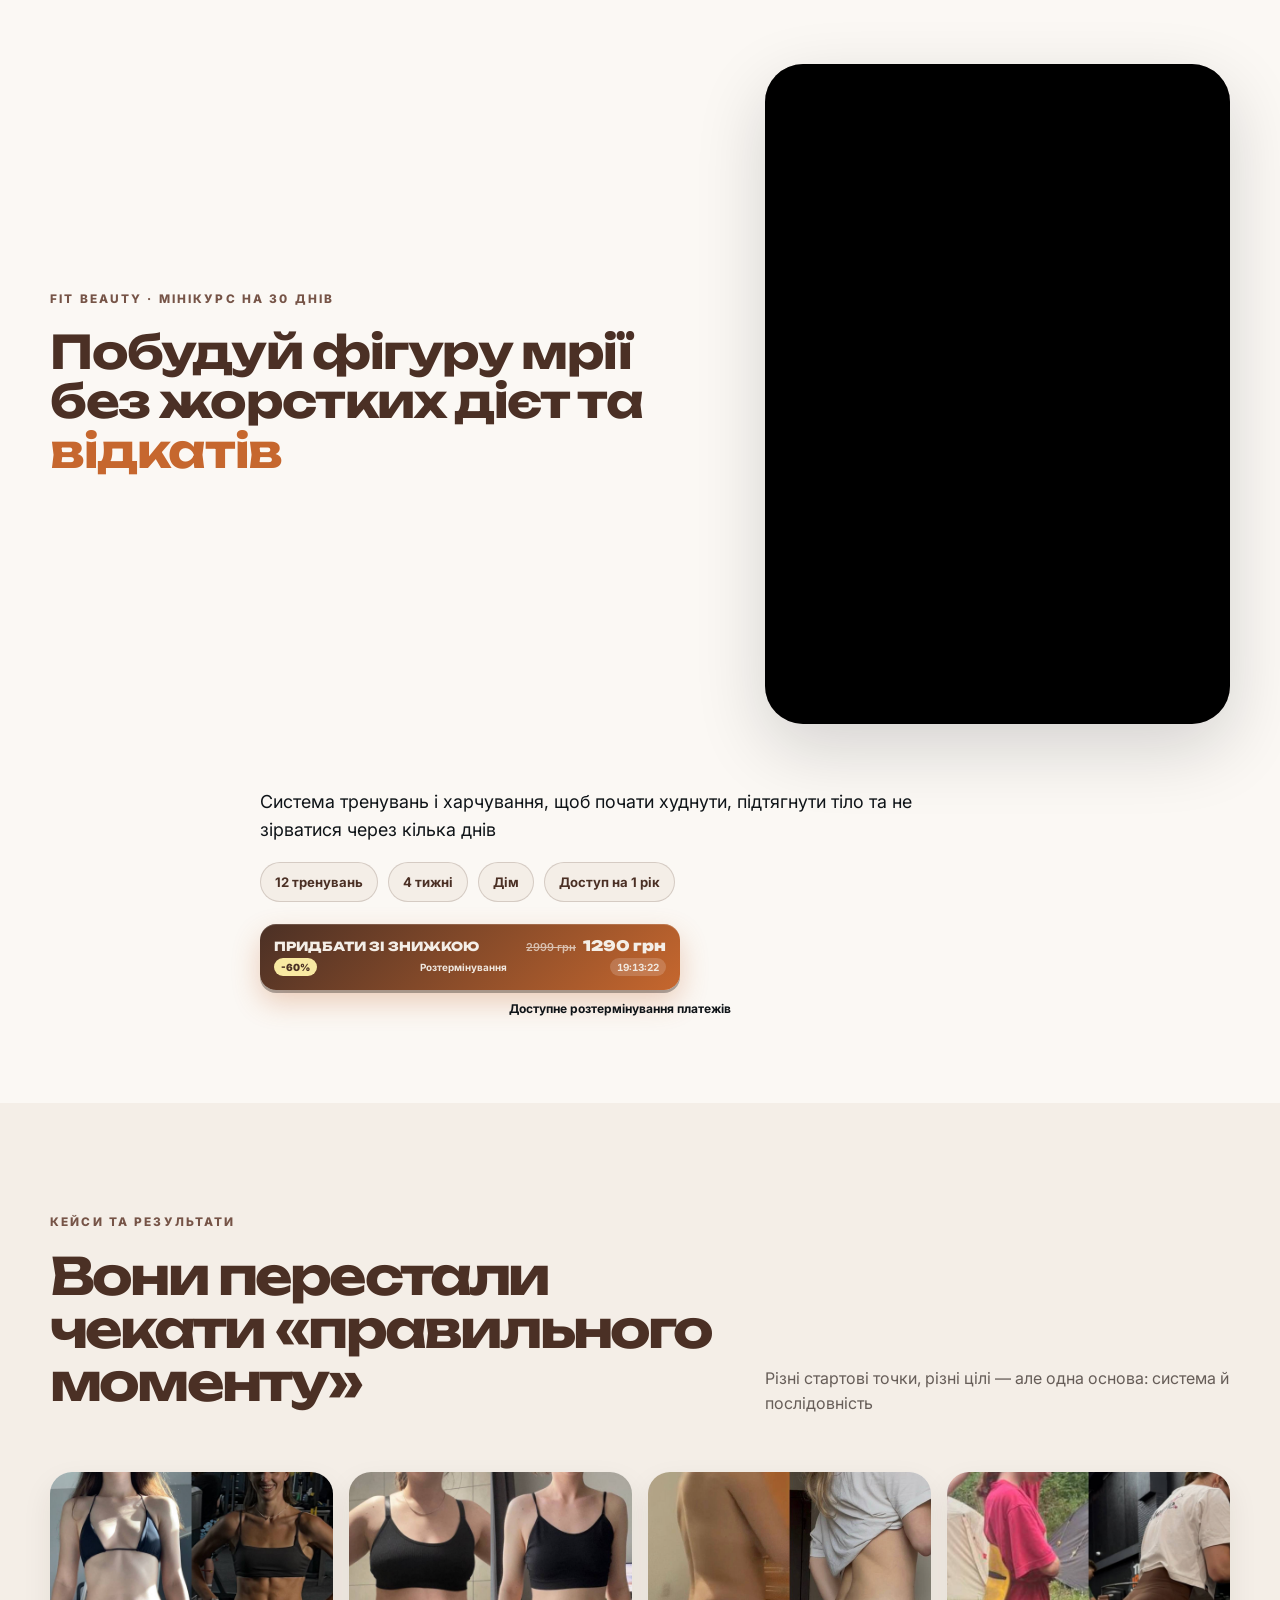
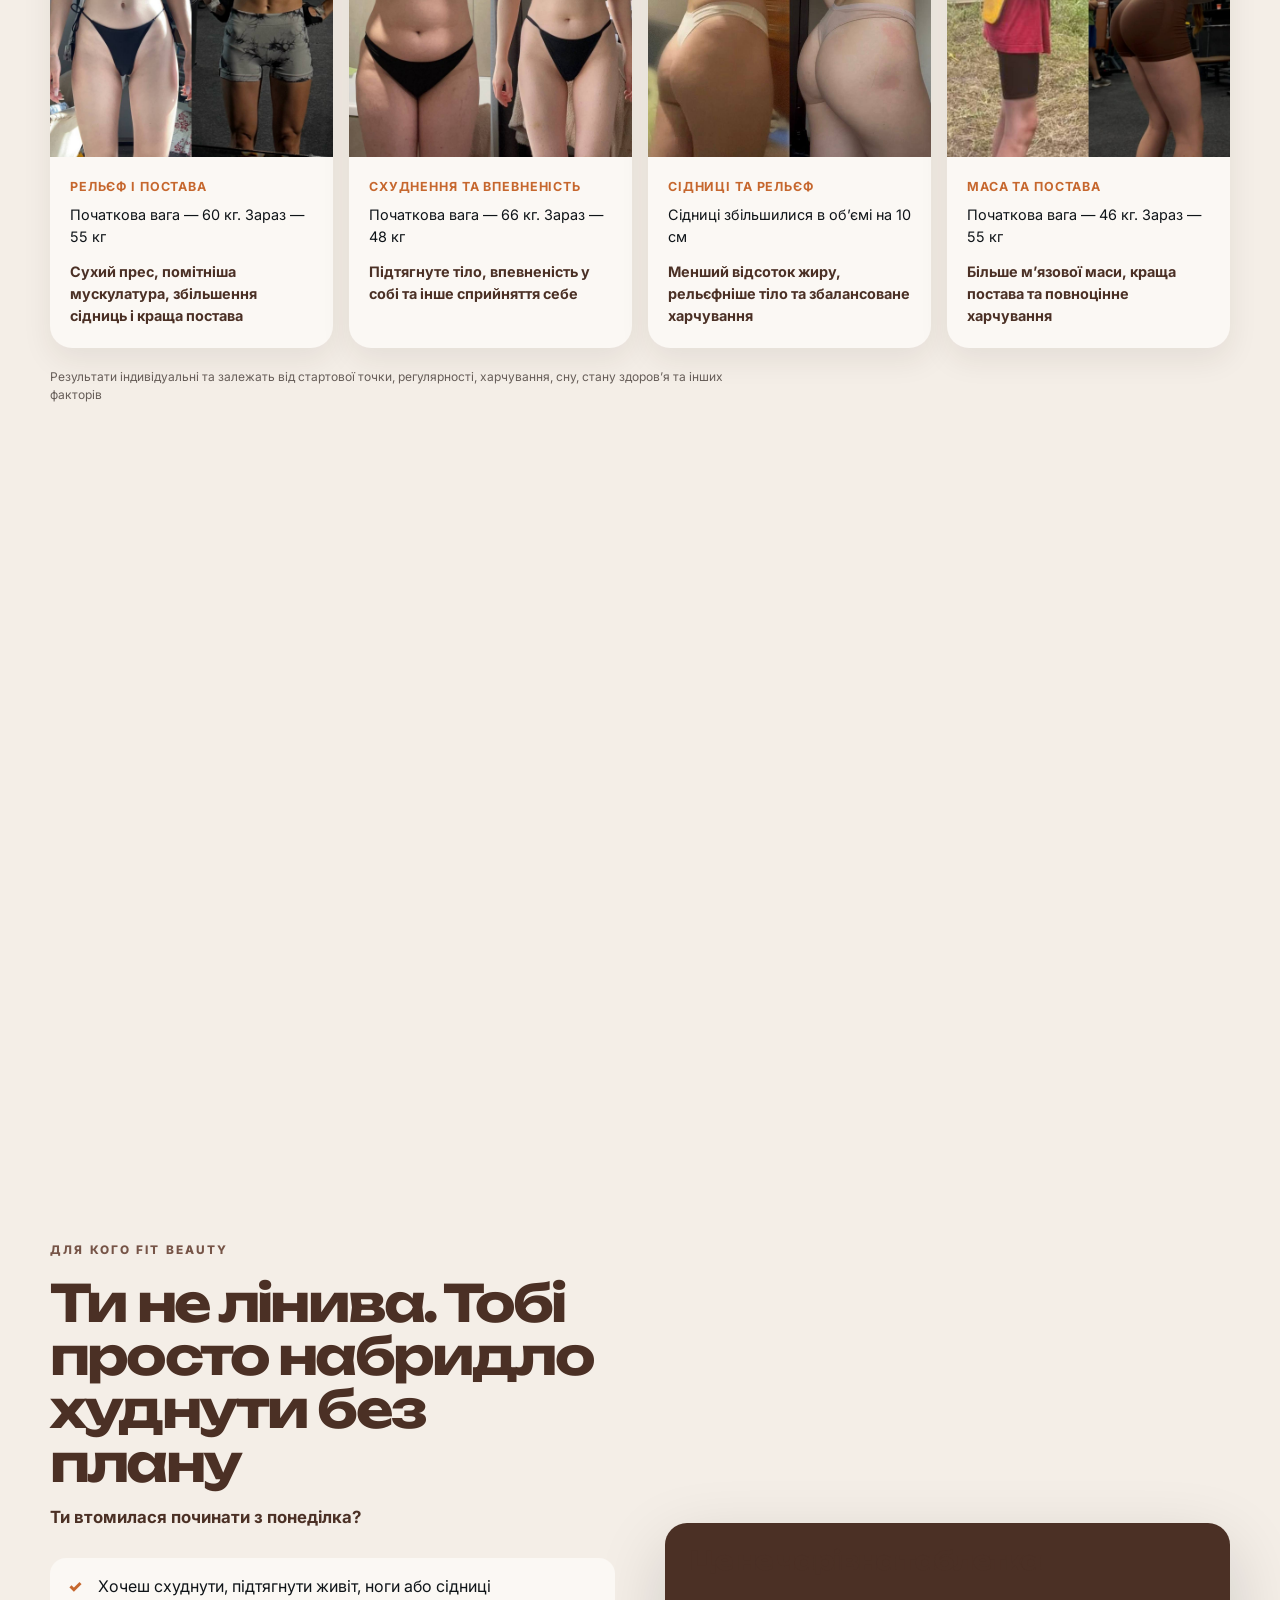
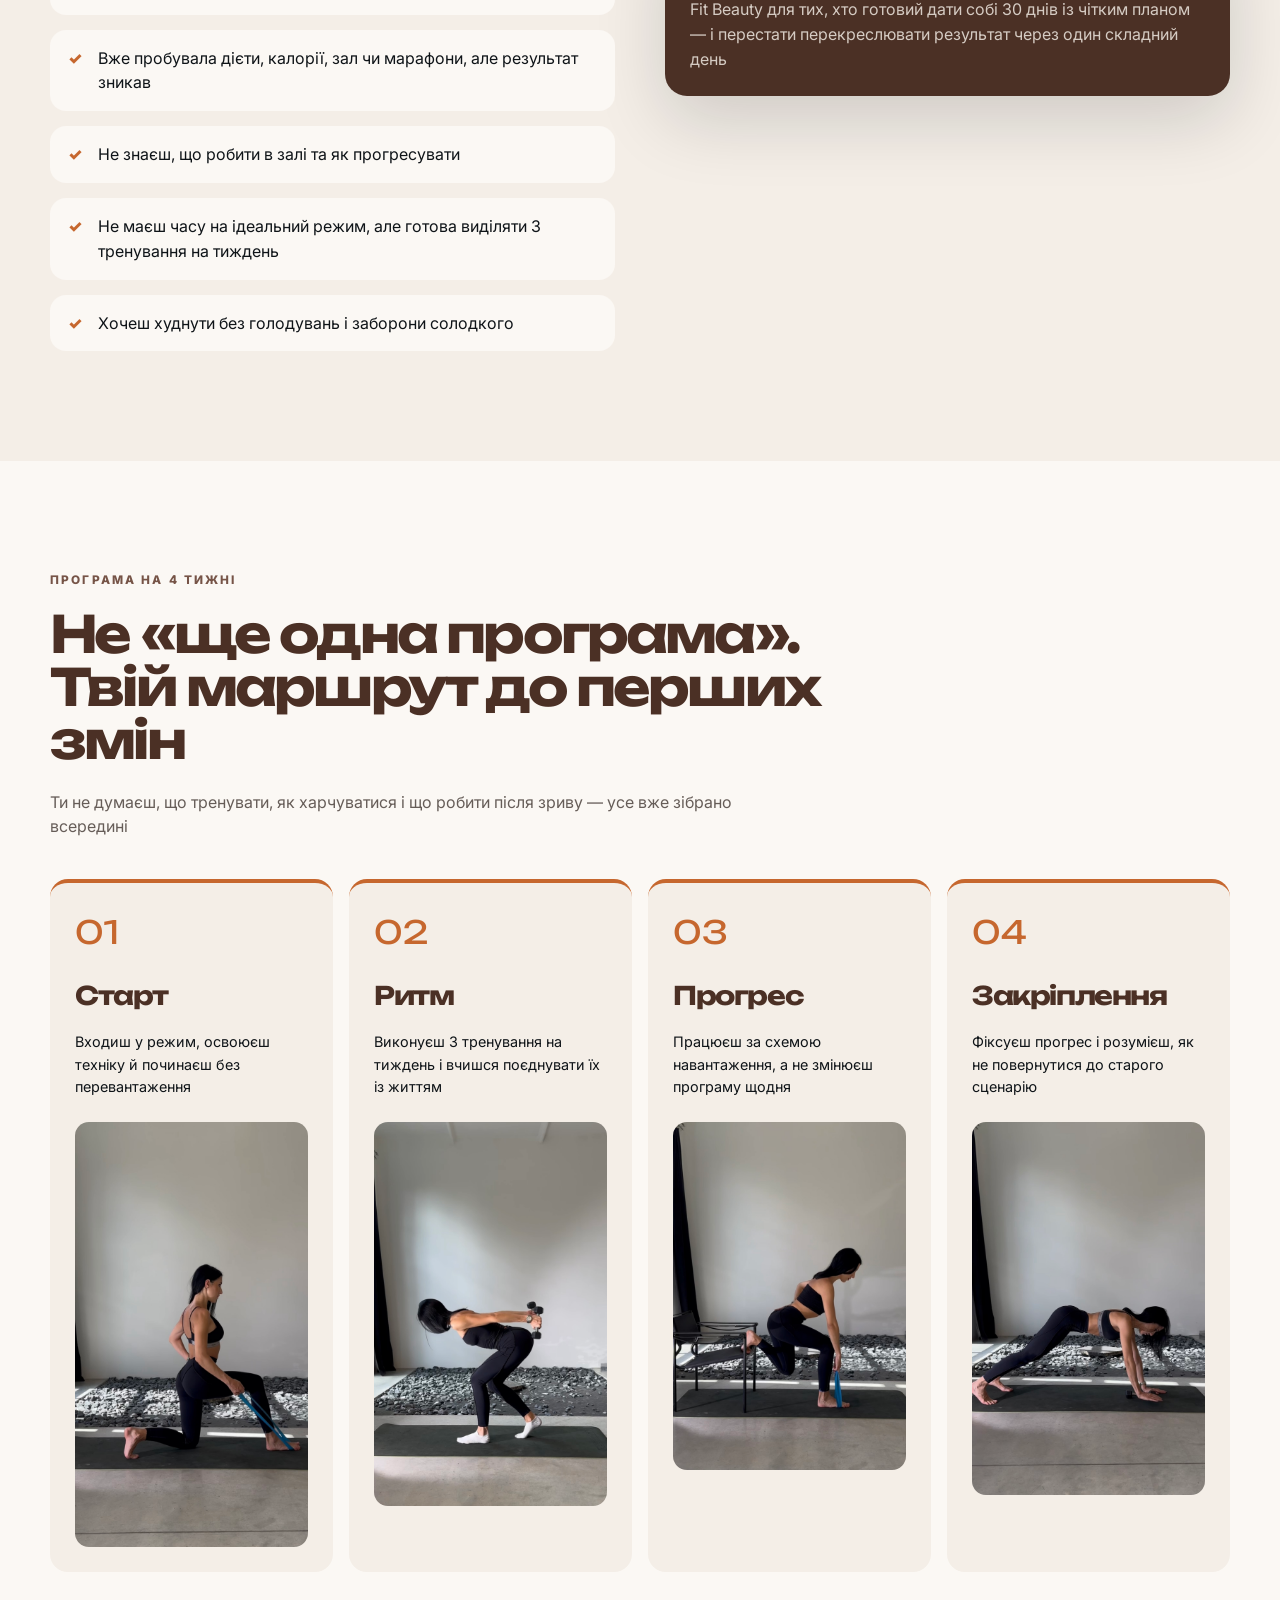
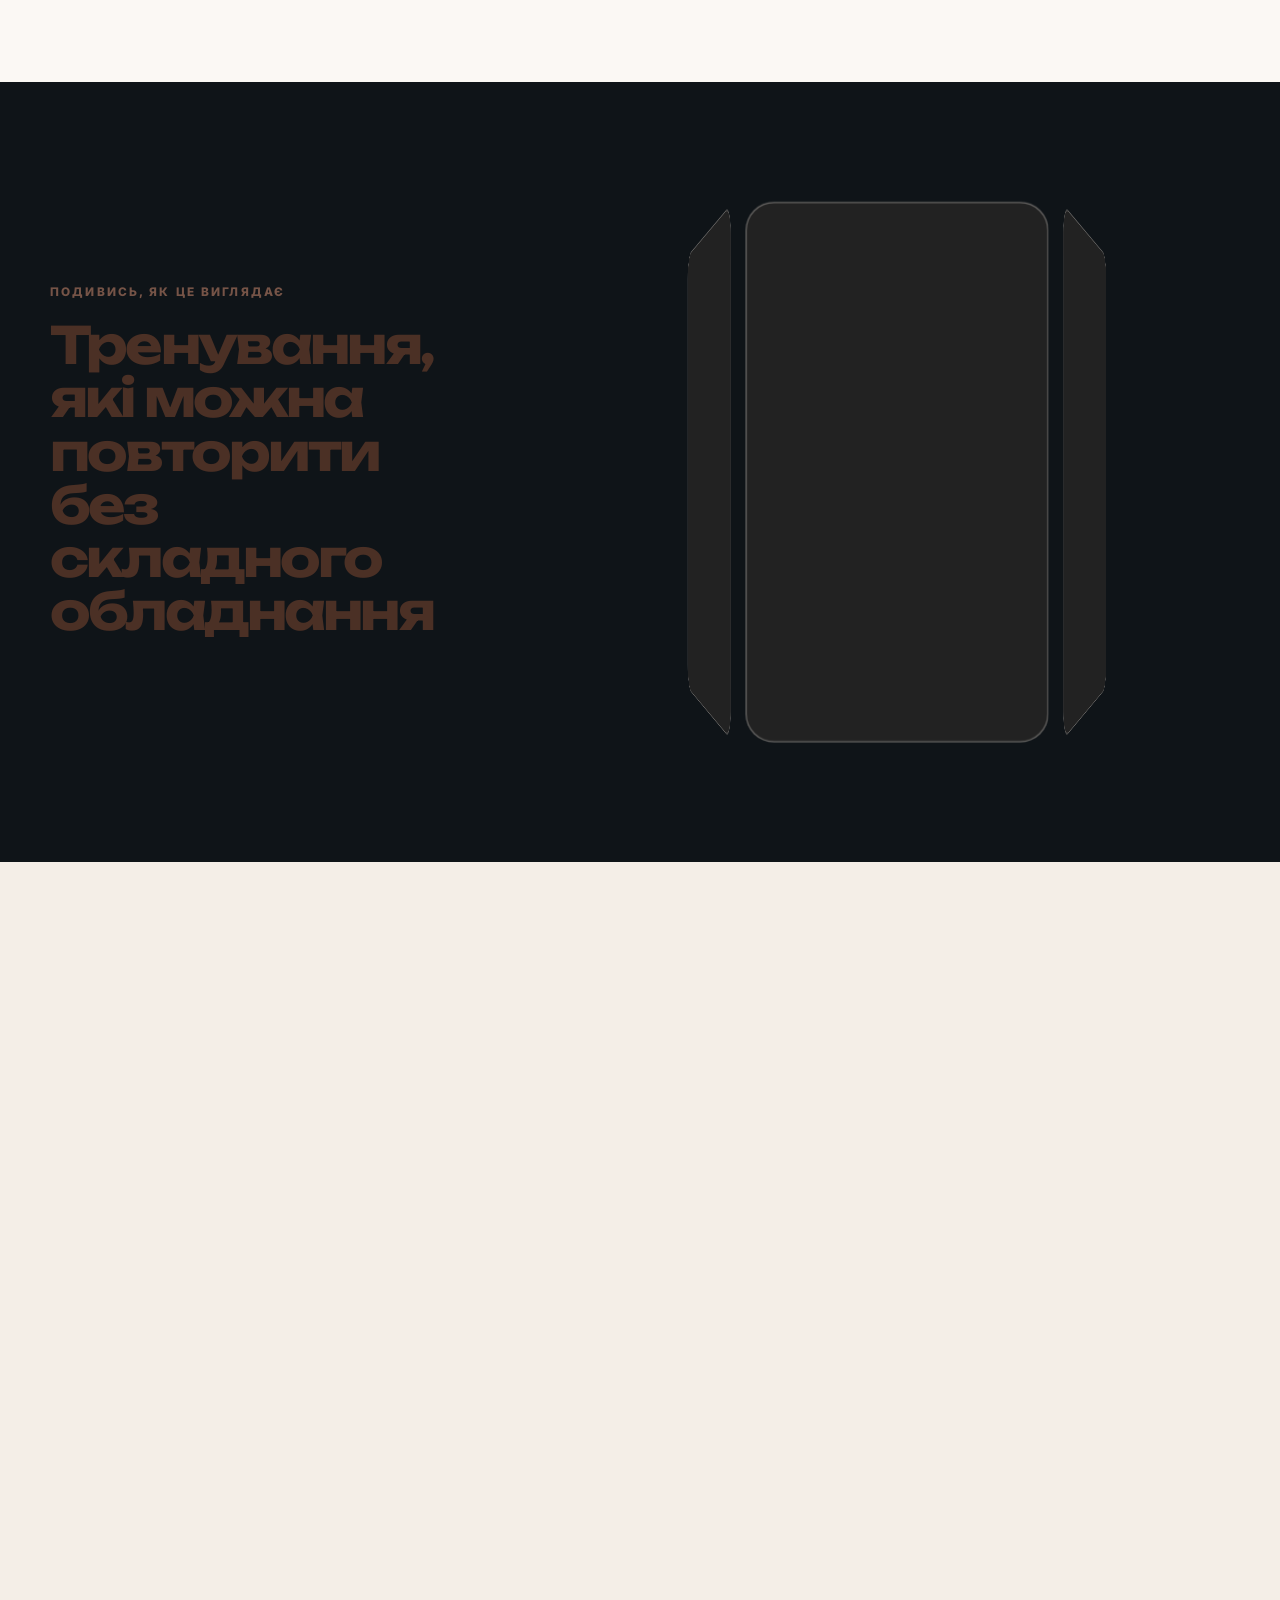
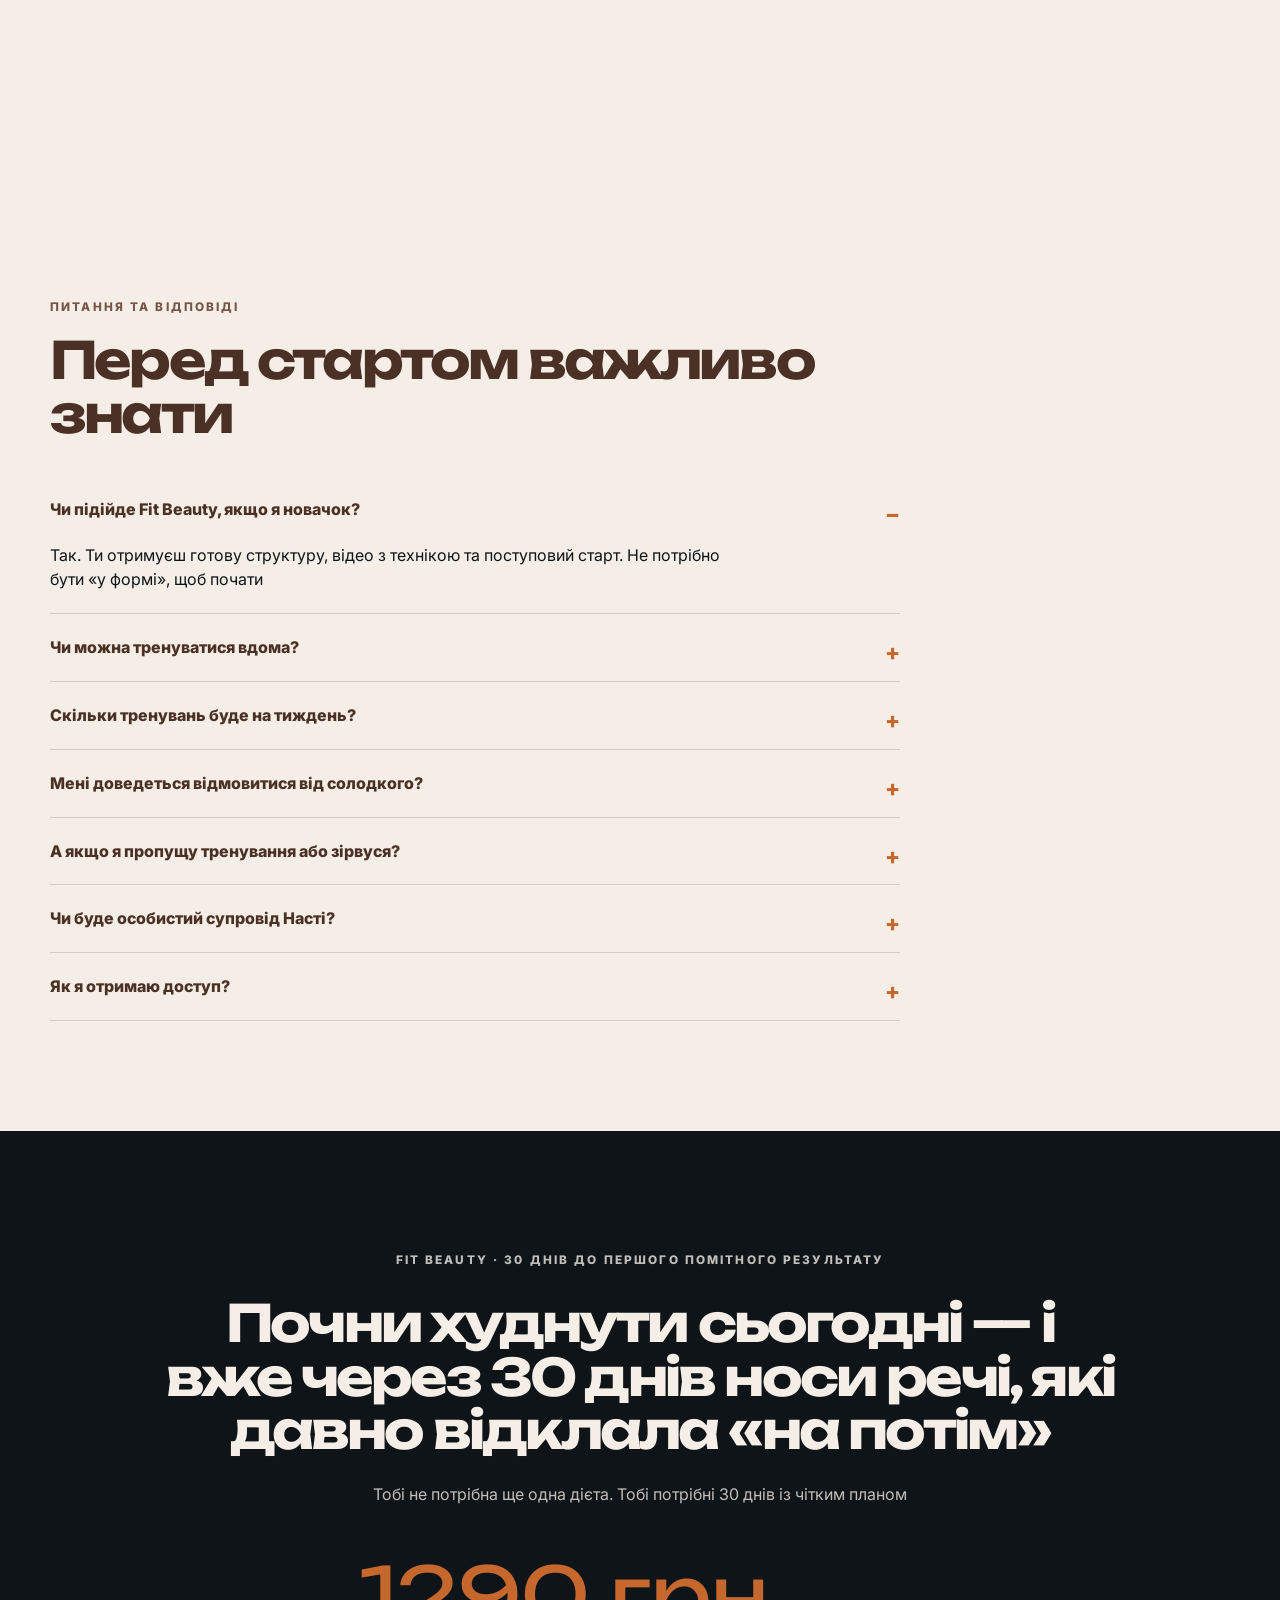
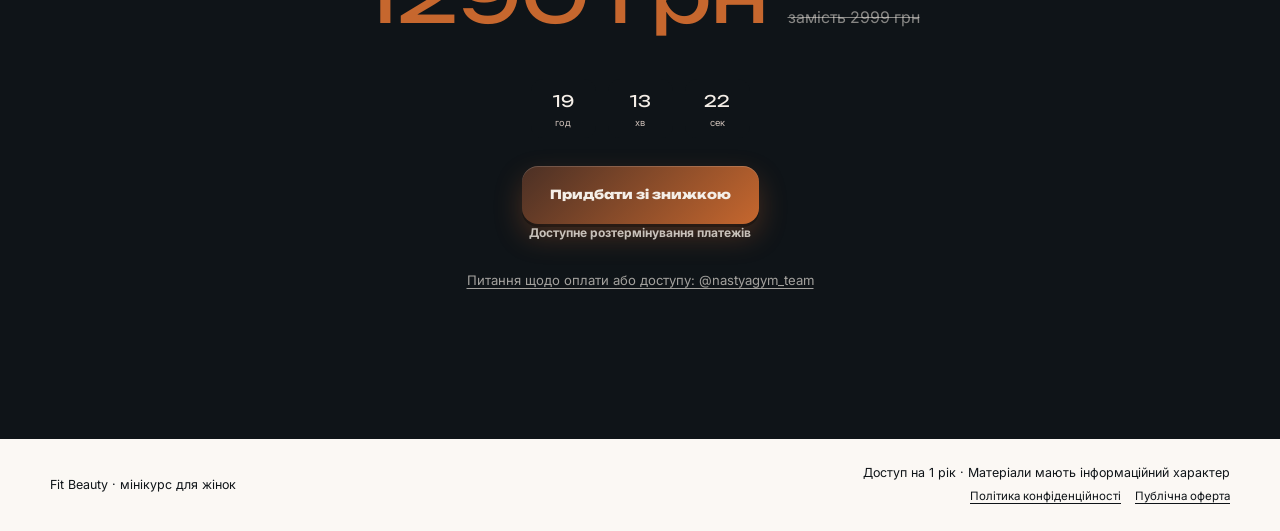
==== commit c2487bc9: "Add files via upload" ====
--- a/index.html
+++ b/index.html
@@ -20,7 +20,7 @@
         </div>
         <div class="hero-photo hero-vsl" data-reveal>
           <iframe
-            src="https://player.mediadelivery.net/embed/760600/774d43da-ee51-433f-8ee6-053e2de79640?autoplay=false&loop=false&muted=false&preload=true&responsive=true"
+            src="https://player.mediadelivery.net/embed/772993/dd702e93-4769-486a-b35a-38257f921039?autoplay=false&loop=false&muted=false&preload=true&responsive=true"
             loading="lazy"
             title="Fit Beauty — лід-магніт"
             allow="accelerometer;gyroscope;autoplay;encrypted-media;picture-in-picture;fullscreen"
